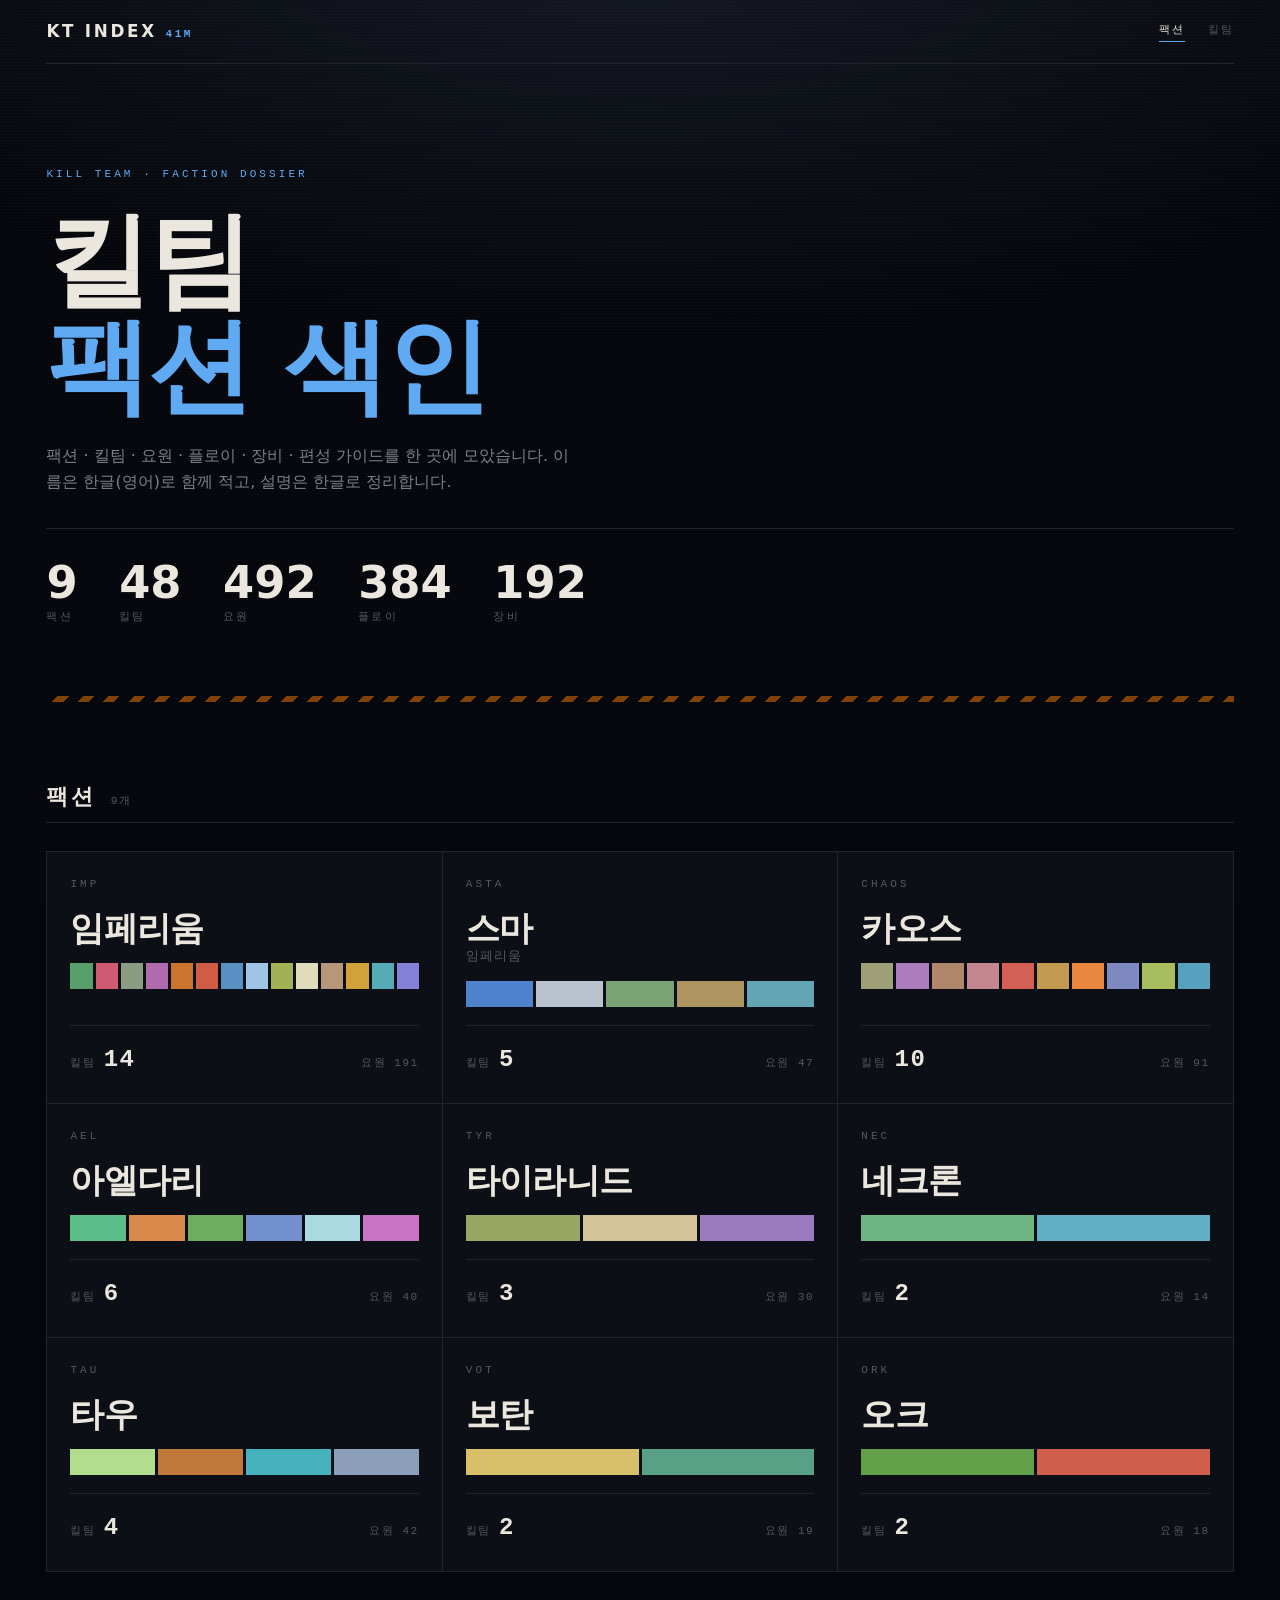
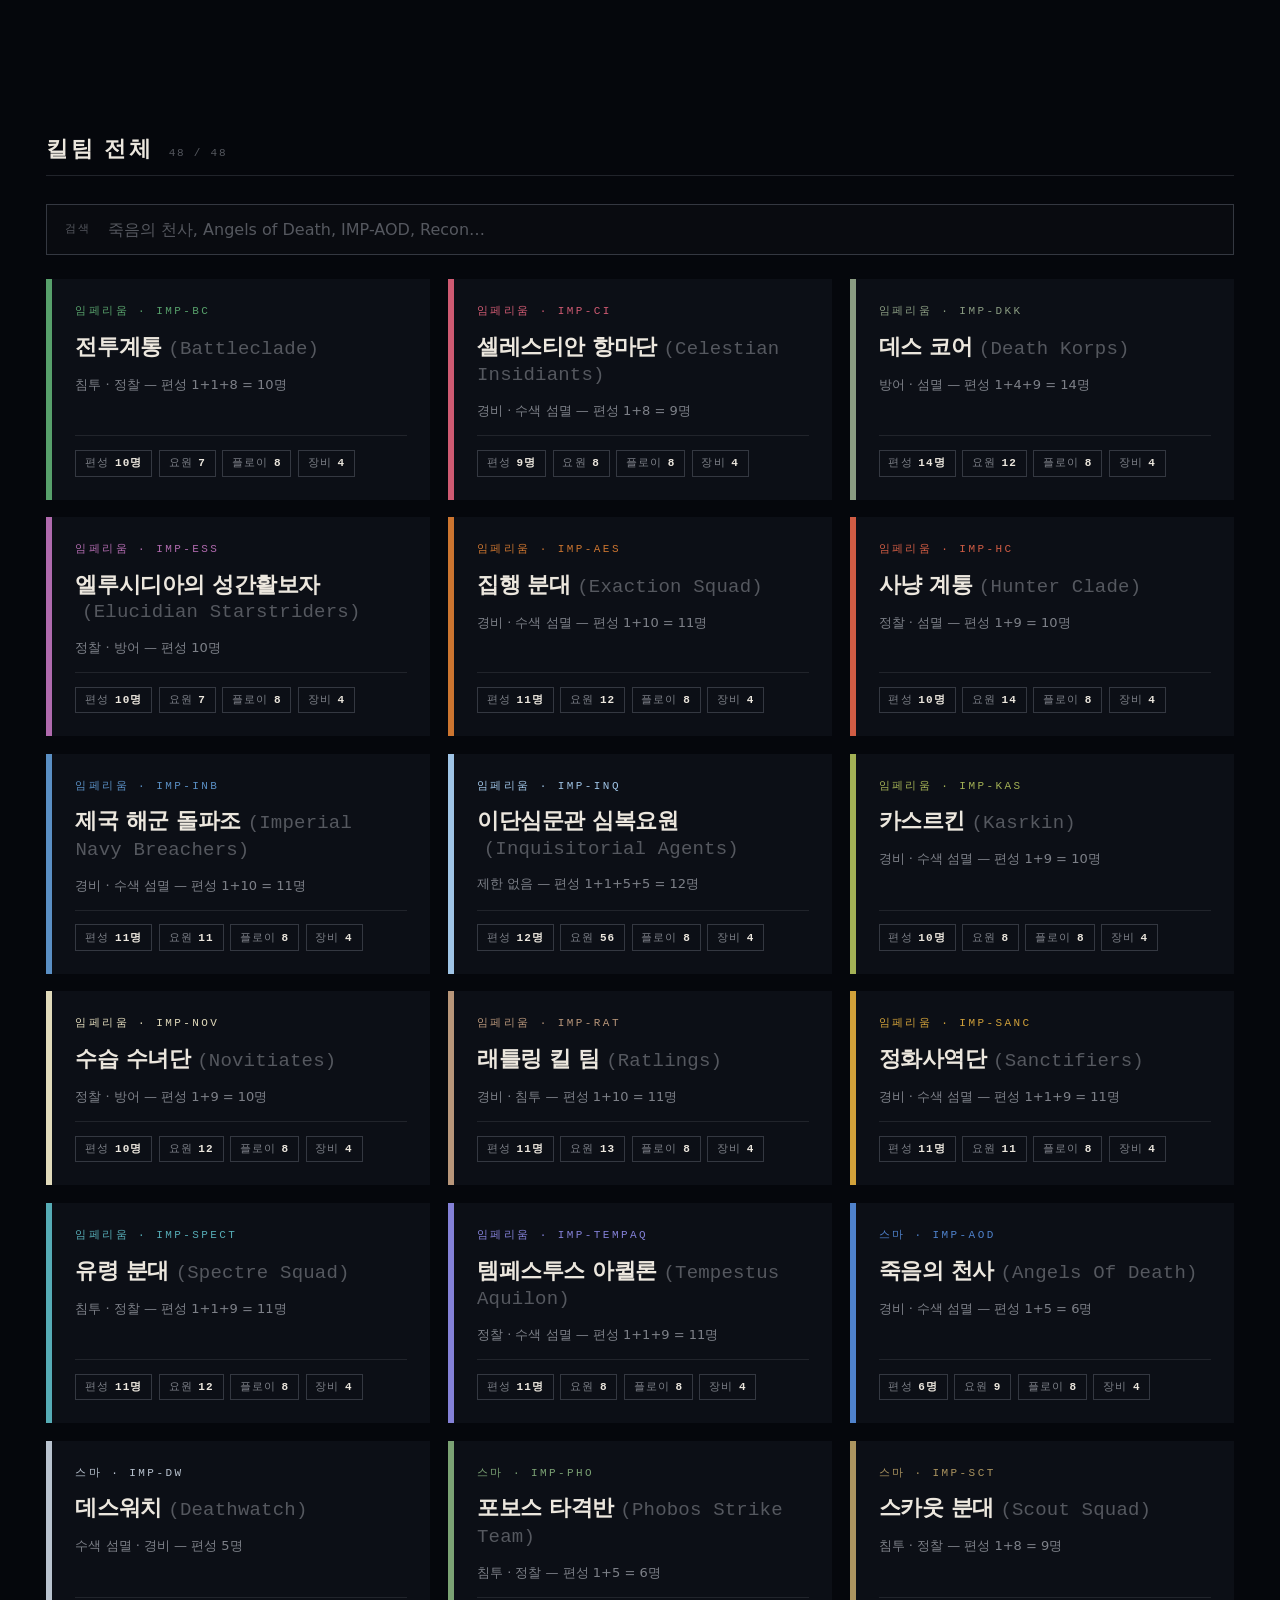
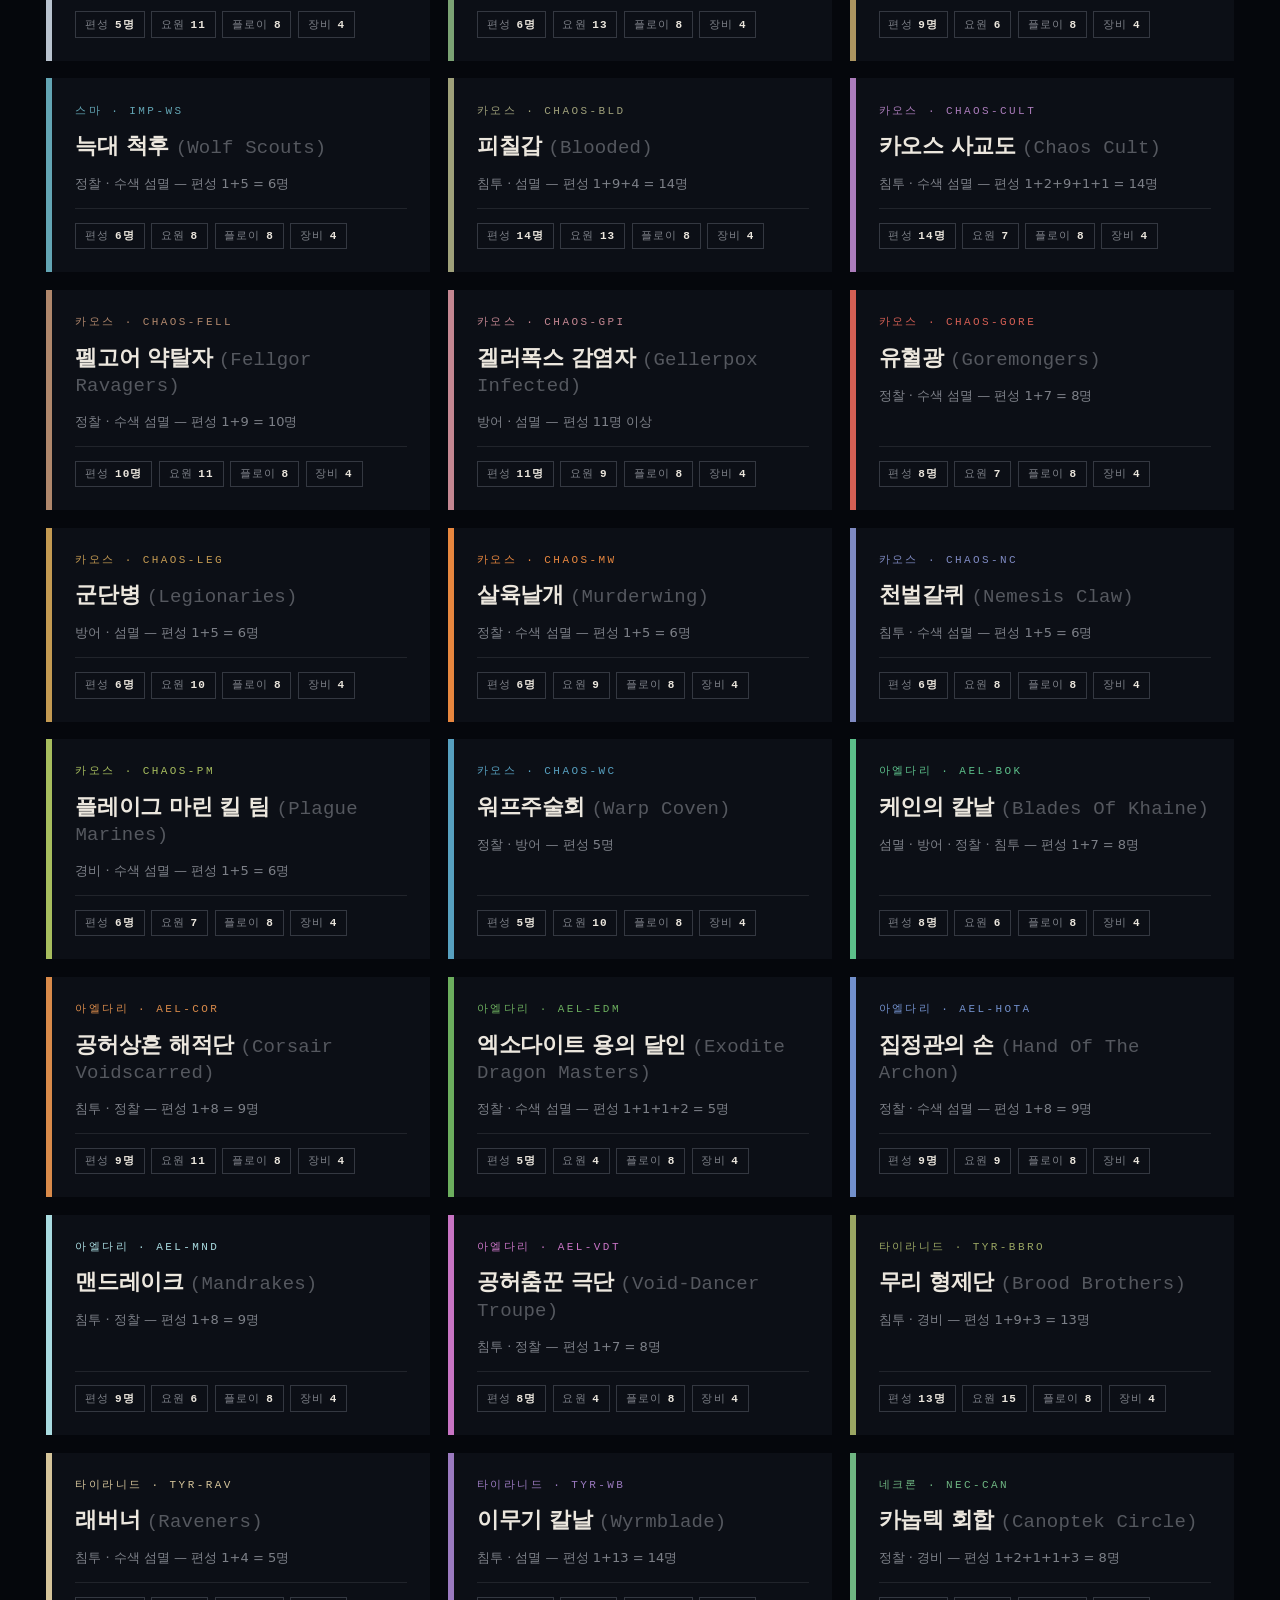
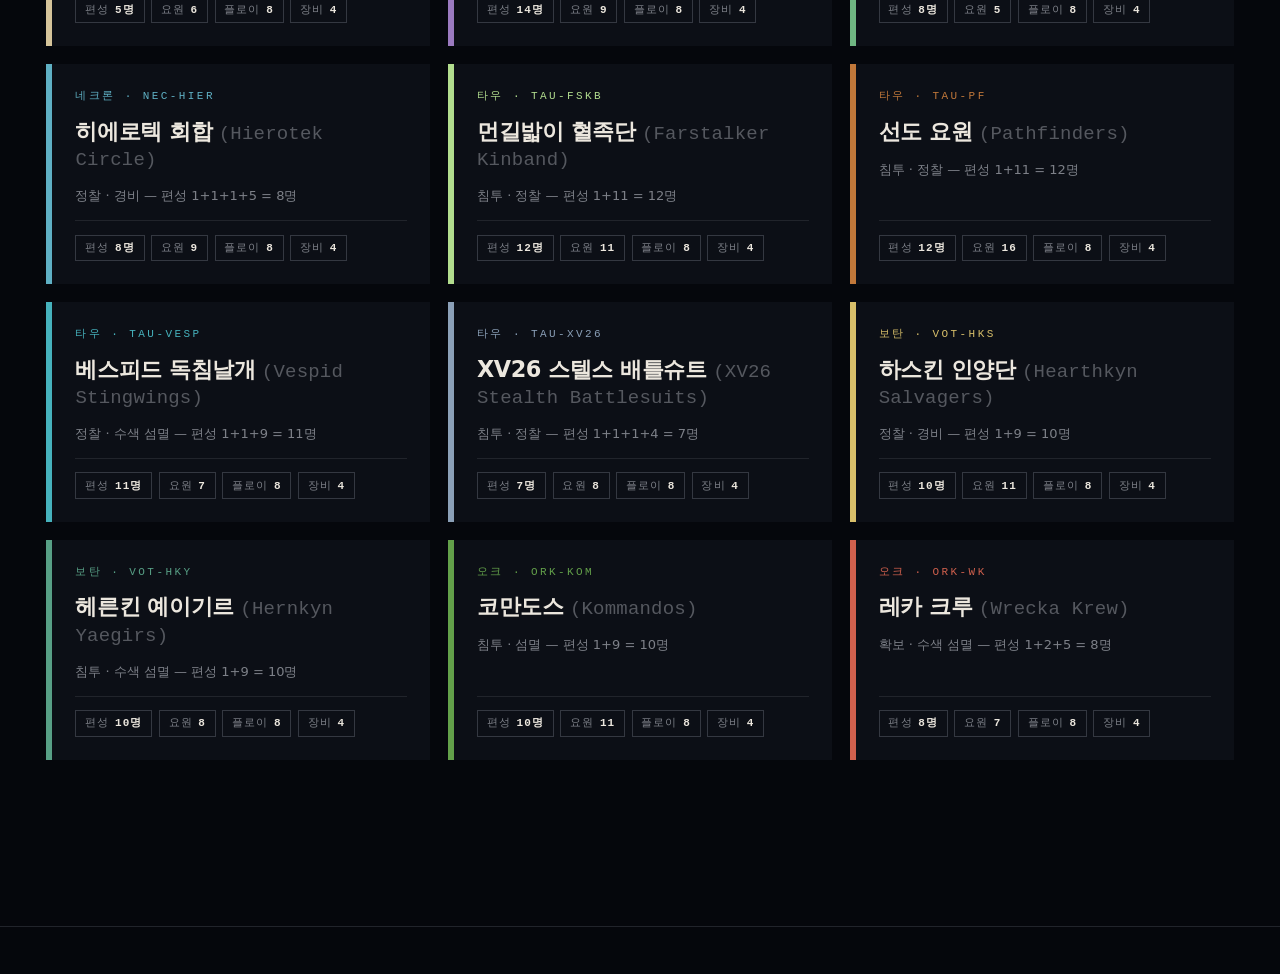
==== public/index.html @ 065d6863 "feat: 킬팀 팩션 색인 사이트 kt-dashboard 원본 데이터를 팩션/킬팀/요원 구조의 JSON 정본으로 변환하고, 런타임 fetch 없이 동작하는 정적 색인 사이트를 추가" ====
<!doctype html>
<html lang="ko">
  <head>
    <meta charset="utf-8" />
    <meta name="viewport" content="width=device-width, initial-scale=1" />
    <title>KT INDEX — 킬팀 팩션 색인</title>
    <meta
      name="description"
      content="킬팀 팩션 9개 · 킬팀 48개 · 요원 492명을 한 곳에서 찾아보는 색인."
    />
    <link rel="stylesheet" href="assets/css/tokens.css" />
    <link rel="stylesheet" href="assets/css/base.css" />
    <link rel="stylesheet" href="assets/css/components.css" />
  </head>
  <body>
    <header class="shell">
      <nav class="topbar" aria-label="주 메뉴">
        <a class="topbar__mark" href="index.html">KT INDEX <span>41M</span></a>
        <div class="topbar__nav">
          <a href="index.html" aria-current="page">팩션</a>
          <a href="#kill-teams">킬팀</a>
        </div>
      </nav>
    </header>

    <main class="shell" id="page">
      <section class="hero" aria-labelledby="hero-heading">
        <p class="eyebrow">Kill Team · Faction Dossier</p>
        <h1 class="hero__title" id="hero-heading">
          킬팀
          <em>팩션 색인</em>
        </h1>
        <p class="hero__lede">
          팩션 · 킬팀 · 요원 · 플로이 · 장비 · 편성 가이드를 한 곳에 모았습니다.
          이름은 한글(영어)로 함께 적고, 설명은 한글로 정리합니다.
        </p>
        <div class="hero__stats" id="hero-stats"></div>
      </section>

      <div class="hazard-rule" role="presentation"></div>

      <section class="section" aria-labelledby="factions-heading">
        <div class="section__head">
          <h2 id="factions-heading">팩션</h2>
          <span class="section__count">9개</span>
        </div>
        <div class="faction-grid" id="faction-grid"></div>
      </section>

      <section class="section" id="kill-teams" aria-labelledby="teams-heading">
        <div class="section__head">
          <h2 id="teams-heading">킬팀 전체</h2>
          <span class="section__count" id="team-count">–</span>
        </div>

        <div class="search">
          <label for="search-input">검색</label>
          <input
            id="search-input"
            type="search"
            autocomplete="off"
            placeholder="죽음의 천사, Angels of Death, IMP-AOD, Recon…"
          />
        </div>

        <div class="team-grid" id="team-results" style="margin-top: 1.5rem"></div>
      </section>
    </main>

    <footer class="shell footer" id="site-footer"></footer>

    <script src="data/kt-data.js"></script>
    <script src="assets/js/store.js"></script>
    <script src="assets/js/page-index.js"></script>
  </body>
</html>
---- public/assets/css/tokens.css ----
/*
 * 디자인 토큰 — 41번째 천년기 전장 기록물(dossier) 방향.
 * 그을린 건메탈 표면 · 뼈색 활자 · 위험 표식 오렌지, 강조색은 킬팀 대표색을 런타임 주입.
 */
:root {
  /* 표면 — 어두운 강철에서 재로 */
  --surface-void: oklch(13% 0.012 265);
  --surface-deep: oklch(17% 0.014 265);
  --surface-raised: oklch(21% 0.014 265);
  --surface-inset: oklch(15% 0.012 265);

  /* 경계선 */
  --line-hard: oklch(34% 0.016 265);
  --line-soft: oklch(26% 0.014 265);

  /* 활자색 — 따뜻한 뼈색 계열 */
  --text-bone: oklch(93% 0.014 85);
  --text-body: oklch(80% 0.012 85);
  --text-muted: oklch(60% 0.012 265);
  --text-faint: oklch(46% 0.012 265);

  /* 의미색 */
  --hazard: oklch(72% 0.19 55);      /* 위험 표식 · 전략 플로이 */
  --signal: oklch(74% 0.14 205);     /* 화력전 플로이 · 원거리 무기 */
  --blade: oklch(70% 0.16 25);       /* 근접 무기 */
  --accent: oklch(72% 0.13 250);     /* 팩션/킬팀 대표색 — JS 가 덮어씀 */
  --accent-ink: oklch(18% 0.02 265); /* 강조색 위에 얹는 글자색 */

  /* 활자 */
  --font-display: "Helvetica Neue", "Arial Narrow", Inter, system-ui, sans-serif;
  --font-body: system-ui, -apple-system, "Apple SD Gothic Neo", "Pretendard", sans-serif;
  --font-mono: ui-monospace, SFMono-Regular, "SF Mono", Menlo, monospace;

  --text-hero: clamp(2.75rem, 1rem + 7vw, 6.5rem);
  --text-title: clamp(1.75rem, 1rem + 3vw, 3.25rem);
  --text-section: clamp(1.05rem, 0.95rem + 0.5vw, 1.35rem);
  --text-base: clamp(0.9375rem, 0.9rem + 0.2vw, 1rem);
  --text-small: 0.8125rem;
  --text-micro: 0.6875rem;

  /* 간격 — 균일한 패딩 대신 리듬을 준다 */
  --space-page: clamp(1.25rem, 0.5rem + 3vw, 4.5rem);
  --space-section: clamp(3rem, 2rem + 4vw, 6.5rem);
  --space-card: clamp(1rem, 0.8rem + 0.8vw, 1.6rem);

  --radius-sharp: 2px;
  --radius-soft: 10px;
  --corner-cut: 14px; /* 카드 모서리 절단 크기 */

  --duration-fast: 130ms;
  --duration-normal: 260ms;
  --ease-out-expo: cubic-bezier(0.16, 1, 0.3, 1);

  --shadow-lift: 0 18px 40px -24px oklch(0% 0 0 / 0.9);
  --shadow-deep: 0 32px 70px -32px oklch(0% 0 0 / 0.95);

  --max-width: 1360px;
}

/* 절단 모서리 — 장비 케이스 느낌 */
.cut-corner {
  clip-path: polygon(
    0 0,
    calc(100% - var(--corner-cut)) 0,
    100% var(--corner-cut),
    100% 100%,
    var(--corner-cut) 100%,
    0 calc(100% - var(--corner-cut))
  );
}

/* 위험 표식 줄무늬 — 구획 구분용 */
.hazard-rule {
  height: 6px;
  background-image: repeating-linear-gradient(
    -45deg,
    var(--hazard) 0 8px,
    transparent 8px 18px
  );
  opacity: 0.5;
}

@media (prefers-reduced-motion: reduce) {
  :root {
    --duration-fast: 1ms;
    --duration-normal: 1ms;
  }
}
---- public/assets/css/base.css ----
/* 기본 레이아웃 · 활자 · 페이지 골격. 토큰은 tokens.css 참조. */

*,
*::before,
*::after {
  box-sizing: border-box;
}

body {
  margin: 0;
  min-height: 100vh;
  background-color: var(--surface-void);
  color: var(--text-body);
  font-family: var(--font-body);
  font-size: var(--text-base);
  line-height: 1.65;
  -webkit-font-smoothing: antialiased;
  overflow-x: hidden;
}

/* 대기감 — 미세한 주사선과 비네트. 클릭을 가리지 않는다. */
body::before {
  content: "";
  position: fixed;
  inset: 0;
  z-index: 0;
  pointer-events: none;
  background-image:
    repeating-linear-gradient(
      0deg,
      oklch(100% 0 0 / 0.016) 0 1px,
      transparent 1px 3px
    ),
    radial-gradient(120% 80% at 50% -10%, oklch(30% 0.03 265 / 0.5), transparent 60%);
}

body > * {
  position: relative;
  z-index: 1;
}

h1,
h2,
h3,
h4 {
  margin: 0;
  font-family: var(--font-display);
  font-weight: 800;
  line-height: 1.02;
  letter-spacing: -0.02em;
  color: var(--text-bone);
}

p {
  margin: 0;
}

a {
  color: inherit;
  text-decoration: none;
}

ul {
  margin: 0;
  padding: 0;
  list-style: none;
}

:focus-visible {
  outline: 2px solid var(--accent);
  outline-offset: 3px;
}

/* ─── 페이지 골격 ─────────────────────────────────────────── */

.shell {
  width: 100%;
  max-width: var(--max-width);
  margin-inline: auto;
  padding-inline: var(--space-page);
}

.topbar {
  display: flex;
  align-items: center;
  justify-content: space-between;
  gap: 1rem;
  padding-block: 1.1rem;
  border-bottom: 1px solid var(--line-soft);
}

.topbar__mark {
  display: flex;
  align-items: baseline;
  gap: 0.55rem;
  font-family: var(--font-display);
  font-weight: 800;
  font-size: 1.05rem;
  letter-spacing: 0.16em;
  text-transform: uppercase;
  color: var(--text-bone);
}

.topbar__mark span {
  font-family: var(--font-mono);
  font-size: var(--text-micro);
  letter-spacing: 0.22em;
  color: var(--accent);
}

.topbar__nav {
  display: flex;
  gap: 1.4rem;
  font-family: var(--font-mono);
  font-size: var(--text-micro);
  letter-spacing: 0.18em;
  text-transform: uppercase;
  color: var(--text-faint);
}

.topbar__nav a {
  padding-bottom: 2px;
  border-bottom: 1px solid transparent;
  transition: color var(--duration-fast), border-color var(--duration-fast);
}

.topbar__nav a:hover,
.topbar__nav a[aria-current="page"] {
  color: var(--text-bone);
  border-bottom-color: var(--accent);
}

/* 되돌아가기 링크 */
.backlink {
  display: inline-flex;
  align-items: center;
  gap: 0.5rem;
  margin-bottom: 1.5rem;
  font-family: var(--font-mono);
  font-size: var(--text-micro);
  letter-spacing: 0.18em;
  text-transform: uppercase;
  color: var(--text-faint);
  transition: color var(--duration-fast), gap var(--duration-fast);
}

.backlink:hover {
  gap: 0.85rem;
  color: var(--accent);
}

/* ─── 구획 ────────────────────────────────────────────────── */

.section {
  padding-block: var(--space-section);
}

.section--tight {
  padding-block: clamp(2rem, 1.4rem + 2vw, 3.5rem);
}

.section__head {
  display: flex;
  align-items: baseline;
  gap: 1rem;
  margin-bottom: 1.75rem;
  padding-bottom: 0.75rem;
  border-bottom: 1px solid var(--line-soft);
}

.section__head h2 {
  font-size: var(--text-section);
  letter-spacing: 0.1em;
  text-transform: uppercase;
}

.section__count {
  font-family: var(--font-mono);
  font-size: var(--text-micro);
  letter-spacing: 0.16em;
  color: var(--text-faint);
}

/* ─── 활자 유틸 ───────────────────────────────────────────── */

.eyebrow {
  font-family: var(--font-mono);
  font-size: var(--text-micro);
  letter-spacing: 0.28em;
  text-transform: uppercase;
  color: var(--accent);
}

.mono {
  font-family: var(--font-mono);
  font-variant-numeric: tabular-nums;
}

.muted {
  color: var(--text-muted);
}

.faint {
  color: var(--text-faint);
}

/* 한글/영문 병기 — 한글이 주, 영문이 종 */
.bilingual {
  display: flex;
  flex-direction: column;
  gap: 0.15rem;
}

.bilingual__ko {
  color: var(--text-bone);
}

.bilingual__en {
  font-family: var(--font-mono);
  font-size: var(--text-small);
  letter-spacing: 0.02em;
  color: var(--text-faint);
}

/* ─── 푸터 ────────────────────────────────────────────────── */

.footer {
  margin-top: var(--space-section);
  padding-block: 2.5rem;
  border-top: 1px solid var(--line-soft);
  font-family: var(--font-mono);
  font-size: var(--text-micro);
  letter-spacing: 0.12em;
  color: var(--text-faint);
}

.footer p + p {
  margin-top: 0.4rem;
}

/* ─── 데이터 미로딩 안내 ──────────────────────────────────── */

.databar {
  margin-block: 2rem;
  padding: var(--space-card);
  border: 1px solid var(--hazard);
  background: oklch(25% 0.05 55 / 0.35);
  color: var(--text-bone);
}

.databar code {
  font-family: var(--font-mono);
  color: var(--hazard);
}
---- public/assets/css/components.css ----
/* 카드 · 스탯블록 · 무기표 · 플로이 · 가이드 블록. 토큰은 tokens.css 참조. */

/* ─── 히어로 ──────────────────────────────────────────────── */

.hero {
  display: grid;
  grid-template-columns: minmax(0, 1fr);
  gap: 1.5rem;
  padding-block: clamp(2.5rem, 1.5rem + 6vw, 7rem) clamp(2rem, 1.5rem + 3vw, 4rem);
}

.hero__title {
  font-size: var(--text-hero);
  text-transform: uppercase;
}

.hero__title em {
  display: block;
  font-style: normal;
  color: var(--accent);
}

.hero__lede {
  max-width: 52ch;
  color: var(--text-muted);
}

.hero__stats {
  display: flex;
  flex-wrap: wrap;
  gap: 0 clamp(1.5rem, 1rem + 2vw, 3.5rem);
  margin-top: 0.5rem;
  padding-top: 1.5rem;
  border-top: 1px solid var(--line-soft);
}

.hero__stat {
  display: flex;
  flex-direction: column;
  gap: 0.15rem;
  padding-block: 0.5rem;
}

.hero__stat b {
  font-family: var(--font-display);
  font-size: clamp(1.75rem, 1.2rem + 2vw, 3rem);
  font-weight: 800;
  line-height: 1;
  color: var(--text-bone);
  font-variant-numeric: tabular-nums;
}

.hero__stat span {
  font-family: var(--font-mono);
  font-size: var(--text-micro);
  letter-spacing: 0.2em;
  text-transform: uppercase;
  color: var(--text-faint);
}

/* ─── 검색 ────────────────────────────────────────────────── */

.search {
  position: relative;
  display: flex;
  align-items: center;
  gap: 0.9rem;
  padding: 0.9rem 1.1rem;
  border: 1px solid var(--line-hard);
  background: var(--surface-inset);
  transition: border-color var(--duration-fast);
}

.search:focus-within {
  border-color: var(--accent);
}

.search label {
  font-family: var(--font-mono);
  font-size: var(--text-micro);
  letter-spacing: 0.2em;
  text-transform: uppercase;
  color: var(--text-faint);
  white-space: nowrap;
}

.search input {
  flex: 1;
  min-width: 0;
  border: 0;
  background: transparent;
  color: var(--text-bone);
  font-family: var(--font-body);
  font-size: var(--text-base);
}

.search input:focus {
  outline: none;
}

.search input::placeholder {
  color: var(--text-faint);
}

/* ─── 팩션 카드 ───────────────────────────────────────────── */

.faction-grid {
  display: grid;
  grid-template-columns: repeat(auto-fill, minmax(min(100%, 310px), 1fr));
  gap: 1px;
  background: var(--line-soft);
  border: 1px solid var(--line-soft);
}

.faction-card {
  display: flex;
  flex-direction: column;
  gap: 1.1rem;
  padding: var(--space-card);
  background: var(--surface-deep);
  transition: background var(--duration-normal) var(--ease-out-expo),
    transform var(--duration-normal) var(--ease-out-expo);
}

.faction-card:hover,
.faction-card:focus-visible {
  background: var(--surface-raised);
  transform: translateY(-3px);
}

.faction-card__id {
  font-family: var(--font-mono);
  font-size: var(--text-micro);
  letter-spacing: 0.28em;
  color: var(--text-faint);
}

.faction-card__name {
  font-size: clamp(1.5rem, 1.2rem + 1.2vw, 2.15rem);
  text-transform: uppercase;
}

.faction-card__name small {
  display: block;
  margin-top: 0.3rem;
  font-family: var(--font-mono);
  font-size: var(--text-small);
  font-weight: 400;
  letter-spacing: 0.08em;
  text-transform: none;
  color: var(--text-faint);
}

/* 소속 킬팀 색 스트립 — 팩션마다 카드 인상이 달라진다 */
.faction-card__swatches {
  display: flex;
  gap: 3px;
  height: 26px;
}

.faction-card__swatches i {
  flex: 1;
  background: var(--swatch);
  transform-origin: bottom;
  transition: transform var(--duration-normal) var(--ease-out-expo);
}

.faction-card:hover .faction-card__swatches i {
  transform: scaleY(1.35);
}

.faction-card__meta {
  display: flex;
  align-items: baseline;
  justify-content: space-between;
  margin-top: auto;
  padding-top: 0.9rem;
  border-top: 1px solid var(--line-soft);
  font-family: var(--font-mono);
  font-size: var(--text-micro);
  letter-spacing: 0.14em;
  text-transform: uppercase;
  color: var(--text-faint);
}

.faction-card__meta b {
  font-size: 1.5rem;
  font-weight: 800;
  color: var(--text-bone);
}

/* ─── 킬팀 카드 ───────────────────────────────────────────── */

.team-grid {
  display: grid;
  grid-template-columns: repeat(auto-fill, minmax(min(100%, 330px), 1fr));
  gap: 1.1rem;
}

.team-card {
  --corner-cut: 16px;
  position: relative;
  display: flex;
  flex-direction: column;
  gap: 0.85rem;
  padding: var(--space-card);
  padding-left: calc(var(--space-card) + 6px);
  background: var(--surface-deep);
  box-shadow: inset 6px 0 0 var(--accent);
  transition: background var(--duration-normal) var(--ease-out-expo),
    box-shadow var(--duration-normal) var(--ease-out-expo),
    transform var(--duration-normal) var(--ease-out-expo);
}

.team-card:hover,
.team-card:focus-visible {
  background: var(--surface-raised);
  box-shadow: inset 6px 0 0 var(--accent), var(--shadow-lift);
  transform: translateY(-4px);
}

.team-card__id {
  font-family: var(--font-mono);
  font-size: var(--text-micro);
  letter-spacing: 0.22em;
  color: var(--accent);
}

.team-card__name {
  font-size: 1.4rem;
  line-height: 1.12;
}

.team-card__name small {
  display: block;
  margin-top: 0.3rem;
  font-family: var(--font-mono);
  font-size: var(--text-small);
  font-weight: 400;
  letter-spacing: 0.04em;
  color: var(--text-faint);
}

.team-card__brief {
  font-size: var(--text-small);
  color: var(--text-muted);
}

.team-card__counts {
  display: flex;
  flex-wrap: wrap;
  gap: 0.4rem;
  margin-top: auto;
  padding-top: 0.85rem;
  border-top: 1px solid var(--line-soft);
}

/* ─── 배지 ────────────────────────────────────────────────── */

.badge {
  display: inline-flex;
  align-items: center;
  gap: 0.35rem;
  padding: 0.2rem 0.55rem;
  border: 1px solid var(--line-hard);
  font-family: var(--font-mono);
  font-size: var(--text-micro);
  letter-spacing: 0.1em;
  text-transform: uppercase;
  color: var(--text-muted);
  white-space: nowrap;
}

.badge b {
  color: var(--text-bone);
  font-variant-numeric: tabular-nums;
}

.badge--accent {
  border-color: var(--accent);
  color: var(--accent);
}

.badge--strategy {
  border-color: var(--hazard);
  color: var(--hazard);
}

.badge--firefight {
  border-color: var(--signal);
  color: var(--signal);
}

.badge--ranged {
  border-color: var(--signal);
  color: var(--signal);
}

.badge--melee {
  border-color: var(--blade);
  color: var(--blade);
}

/* ─── 팀 상세 헤더 ────────────────────────────────────────── */

.dossier {
  position: relative;
  padding: clamp(1.5rem, 1rem + 3vw, 3rem);
  margin-top: 1rem;
  background:
    linear-gradient(160deg, color-mix(in oklab, var(--accent) 20%, transparent), transparent 55%),
    var(--surface-deep);
  border: 1px solid var(--line-hard);
}

.dossier__title {
  font-size: var(--text-title);
  text-transform: uppercase;
}

.dossier__title small {
  display: block;
  margin-top: 0.5rem;
  font-family: var(--font-mono);
  font-size: clamp(0.85rem, 0.8rem + 0.4vw, 1.05rem);
  font-weight: 400;
  letter-spacing: 0.06em;
  text-transform: none;
  color: var(--accent);
}

.dossier__facts {
  display: flex;
  flex-wrap: wrap;
  gap: 0.5rem;
  margin-top: 1.4rem;
}

/* ─── 요원 ────────────────────────────────────────────────── */

.op-list {
  display: grid;
  gap: 1.25rem;
}

.operative {
  border: 1px solid var(--line-soft);
  background: var(--surface-deep);
}

.operative__head {
  display: flex;
  flex-wrap: wrap;
  align-items: center;
  justify-content: space-between;
  gap: 1rem;
  padding: 1rem var(--space-card);
  border-bottom: 1px solid var(--line-soft);
  background: var(--surface-inset);
}

.operative__name {
  font-size: 1.2rem;
}

.operative__name small {
  display: block;
  margin-top: 0.2rem;
  font-family: var(--font-mono);
  font-size: var(--text-small);
  font-weight: 400;
  color: var(--text-faint);
}

/* 스탯 — 모노 숫자 크게, 라벨 작게 */
.statblock {
  display: flex;
  gap: 1px;
  background: var(--line-soft);
  border: 1px solid var(--line-soft);
}

.statblock div {
  display: flex;
  flex-direction: column;
  align-items: center;
  gap: 0.1rem;
  min-width: 58px;
  padding: 0.4rem 0.6rem;
  background: var(--surface-raised);
}

.statblock b {
  font-family: var(--font-mono);
  font-size: 1.05rem;
  font-weight: 700;
  color: var(--text-bone);
  font-variant-numeric: tabular-nums;
}

.statblock span {
  font-family: var(--font-mono);
  font-size: var(--text-micro);
  letter-spacing: 0.12em;
  color: var(--text-faint);
}

.operative__body {
  padding: var(--space-card);
  display: grid;
  gap: 1.25rem;
}

.subhead {
  display: flex;
  align-items: center;
  gap: 0.6rem;
  margin-bottom: 0.6rem;
  font-family: var(--font-mono);
  font-size: var(--text-micro);
  letter-spacing: 0.2em;
  text-transform: uppercase;
  color: var(--text-faint);
}

.subhead::after {
  content: "";
  flex: 1;
  height: 1px;
  background: var(--line-soft);
}

/* ─── 무기표 ──────────────────────────────────────────────── */

.table-scroll {
  overflow-x: auto;
}

.wtable {
  width: 100%;
  min-width: 520px;
  border-collapse: collapse;
  font-size: var(--text-small);
}

.wtable th {
  padding: 0.45rem 0.6rem;
  border-bottom: 1px solid var(--line-hard);
  font-family: var(--font-mono);
  font-size: var(--text-micro);
  font-weight: 500;
  letter-spacing: 0.16em;
  text-transform: uppercase;
  text-align: left;
  color: var(--text-faint);
  white-space: nowrap;
}

.wtable td {
  padding: 0.5rem 0.6rem;
  border-bottom: 1px solid var(--line-soft);
  vertical-align: top;
}

.wtable tr:last-child td {
  border-bottom: 0;
}

.wtable tbody tr:hover td {
  background: var(--surface-raised);
}

.wtable .num {
  font-family: var(--font-mono);
  font-variant-numeric: tabular-nums;
  color: var(--text-bone);
  white-space: nowrap;
}

.wtable .wname {
  color: var(--text-bone);
}

/* 이름 뒤에 붙는 영문 — 한글(영어) 병기용 */
.name-en {
  margin-left: 0.35em;
  font-family: var(--font-mono);
  font-size: 0.85em;
  font-weight: 400;
  letter-spacing: 0.01em;
  color: var(--text-faint);
}

.wtable .wrules {
  color: var(--text-muted);
}

/* ─── 능력 · 플로이 · 장비 ────────────────────────────────── */

.entry-list {
  display: grid;
  gap: 0.9rem;
}

.entry {
  padding: 0.95rem var(--space-card);
  border-left: 3px solid var(--line-hard);
  background: var(--surface-deep);
  transition: border-color var(--duration-fast), background var(--duration-fast);
}

.entry:hover {
  border-left-color: var(--accent);
  background: var(--surface-raised);
}

.entry--strategy:hover {
  border-left-color: var(--hazard);
}

.entry--firefight:hover {
  border-left-color: var(--signal);
}

.entry__head {
  display: flex;
  flex-wrap: wrap;
  align-items: baseline;
  gap: 0.6rem;
  margin-bottom: 0.45rem;
}

.entry__name {
  font-family: var(--font-display);
  font-size: 1.02rem;
  font-weight: 700;
  color: var(--text-bone);
}

.entry__ko {
  color: var(--text-body);
}

.entry__en {
  margin-top: 0.35rem;
  font-size: var(--text-small);
  color: var(--text-faint);
}

/* ─── 용어 칩 ─────────────────────────────────────────────── */

.wrules .term + .term {
  margin-left: 0.35rem;
}

.term {
  position: relative;
  display: inline;
  padding: 0;
  border: 0;
  background: none;
  color: inherit;
  font: inherit;
  text-align: left;
}

/* 뜻풀이가 있는 용어에만 밑줄 신호를 준다 */
button.term > .term__label {
  border-bottom: 1px dashed var(--line-hard);
  cursor: help;
  transition: color var(--duration-fast), border-color var(--duration-fast);
}

button.term:hover > .term__label,
button.term.is-open > .term__label {
  color: var(--accent);
  border-bottom-color: var(--accent);
}

.term--inline > .term__label {
  color: var(--text-bone);
}

/*
 * 팝오버는 뷰포트 기준(fixed)으로 띄운다.
 * 무기표가 가로 스크롤 컨테이너 안에 있어 absolute 로는 잘리기 때문이다.
 * 실제 좌표는 store.js 의 positionPop() 이 넣는다.
 */
.term__pop {
  position: fixed;
  top: 0;
  left: 0;
  z-index: 40;
  display: none;
  width: max-content;
  max-width: min(30rem, 78vw);
  padding: 0.85rem 1rem;
  border: 1px solid var(--accent);
  background: var(--surface-raised);
  box-shadow: var(--shadow-deep);
  white-space: normal;
  text-align: left;
}

button.term:hover > .term__pop,
button.term:focus-visible > .term__pop,
button.term.is-open > .term__pop {
  display: block;
}

.term__title {
  display: block;
  margin-bottom: 0.4rem;
  font-family: var(--font-display);
  font-size: 0.95rem;
  font-weight: 700;
  letter-spacing: 0.02em;
  color: var(--accent);
}

.term__body {
  display: block;
  font-size: var(--text-small);
  line-height: 1.6;
  color: var(--text-body);
}

.term__en {
  display: block;
  margin-top: 0.5rem;
  padding-top: 0.5rem;
  border-top: 1px solid var(--line-soft);
  font-size: var(--text-micro);
  line-height: 1.55;
  color: var(--text-faint);
}

.credit {
  margin-bottom: 1.25rem;
  font-family: var(--font-mono);
  font-size: var(--text-micro);
  line-height: 1.6;
  color: var(--text-faint);
}

/* ─── 편성 가이드 ─────────────────────────────────────────── */

.guide {
  display: grid;
  gap: 0.65rem;
  padding: var(--space-card);
  border: 1px solid var(--line-soft);
  background: var(--surface-deep);
}

.guide__heading {
  margin-top: 0.6rem;
  font-family: var(--font-display);
  font-size: 1rem;
  font-weight: 700;
  letter-spacing: 0.06em;
  text-transform: uppercase;
  color: var(--accent);
}

.guide__text {
  white-space: pre-wrap;
  font-size: var(--text-small);
  color: var(--text-body);
}

/* ─── 목차(팀 상세 내부 이동) ─────────────────────────────── */

.jumpbar {
  position: sticky;
  top: 0;
  z-index: 5;
  display: flex;
  flex-wrap: wrap;
  gap: 0.5rem;
  padding-block: 0.85rem;
  background: color-mix(in oklab, var(--surface-void) 92%, transparent);
  backdrop-filter: blur(8px);
  border-bottom: 1px solid var(--line-soft);
}

.jumpbar a {
  padding: 0.3rem 0.7rem;
  border: 1px solid var(--line-hard);
  font-family: var(--font-mono);
  font-size: var(--text-micro);
  letter-spacing: 0.14em;
  text-transform: uppercase;
  color: var(--text-muted);
  transition: color var(--duration-fast), border-color var(--duration-fast);
}

.jumpbar a:hover {
  color: var(--accent);
  border-color: var(--accent);
}

.empty {
  padding: 2rem 0;
  color: var(--text-faint);
  font-family: var(--font-mono);
  font-size: var(--text-small);
}

@media (max-width: 640px) {
  .operative__head {
    align-items: flex-start;
  }

  .statblock {
    width: 100%;
  }

  .statblock div {
    flex: 1;
    min-width: 0;
  }
}
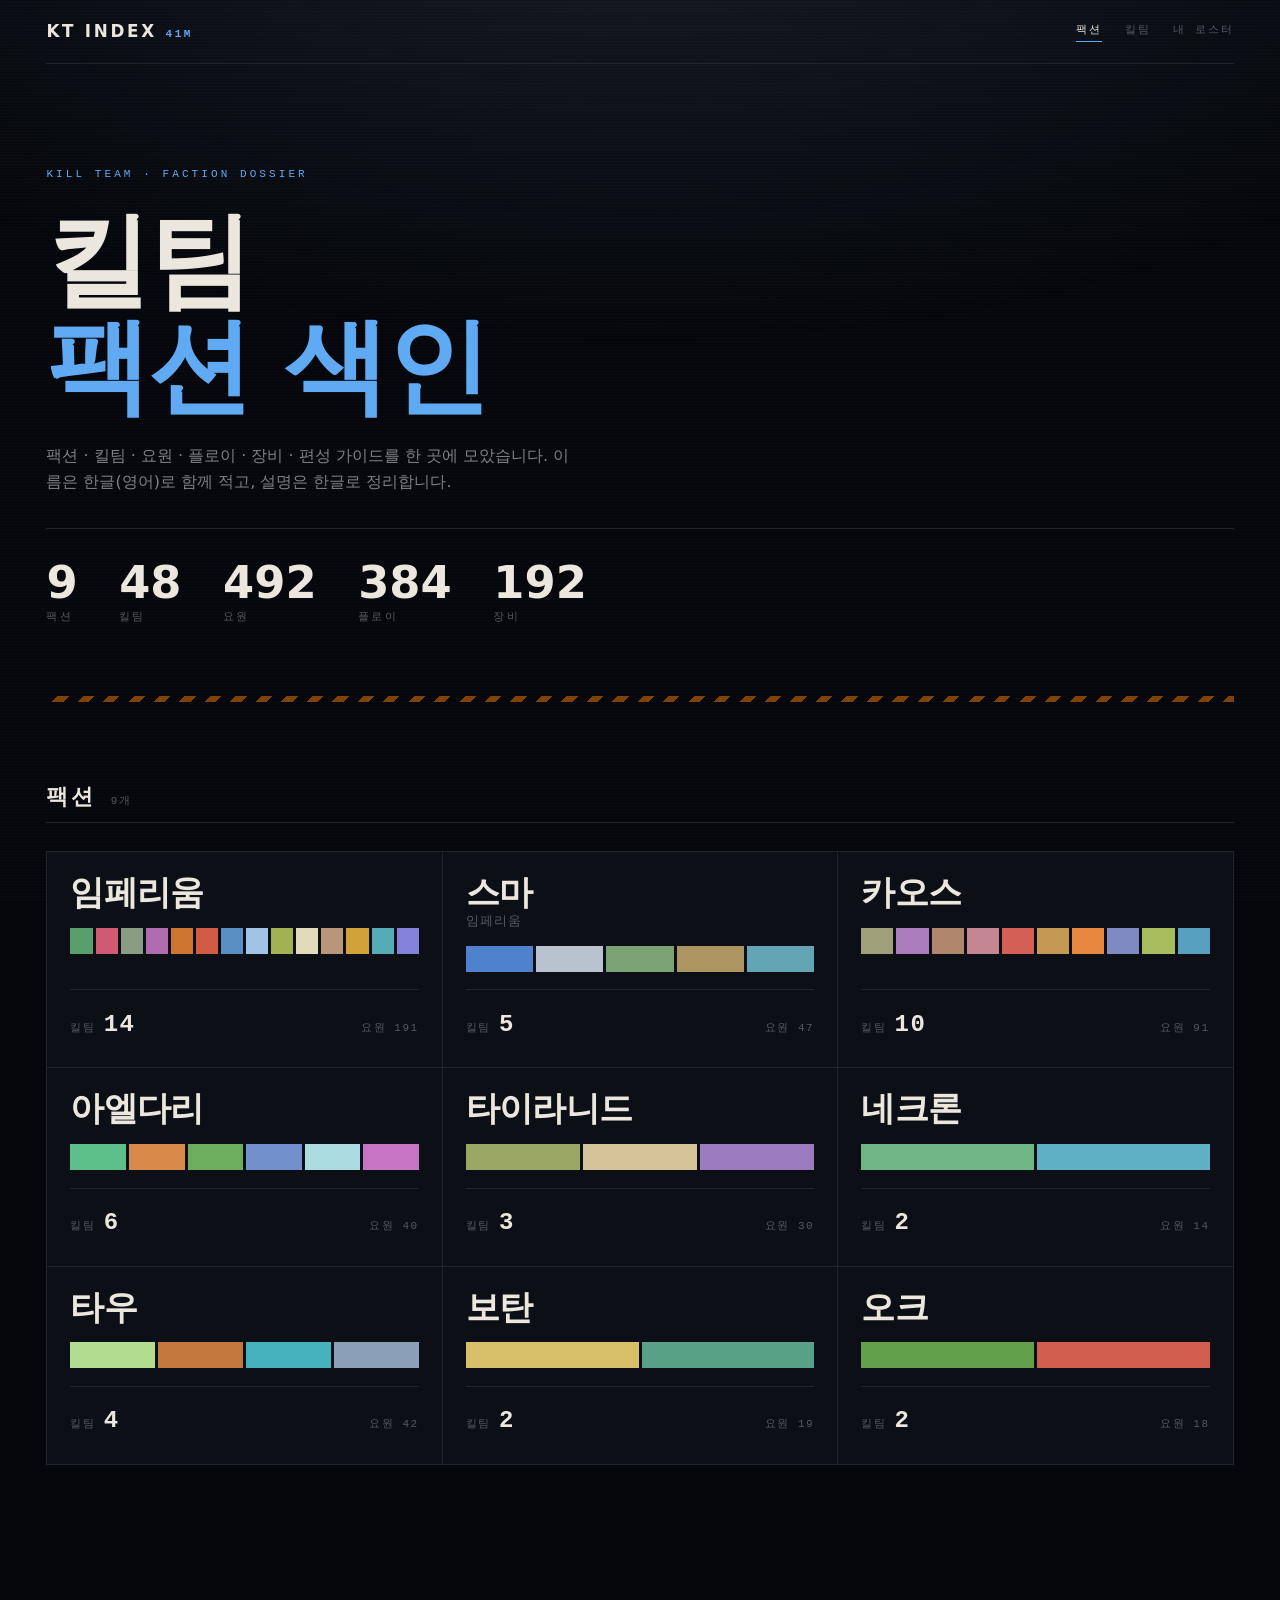
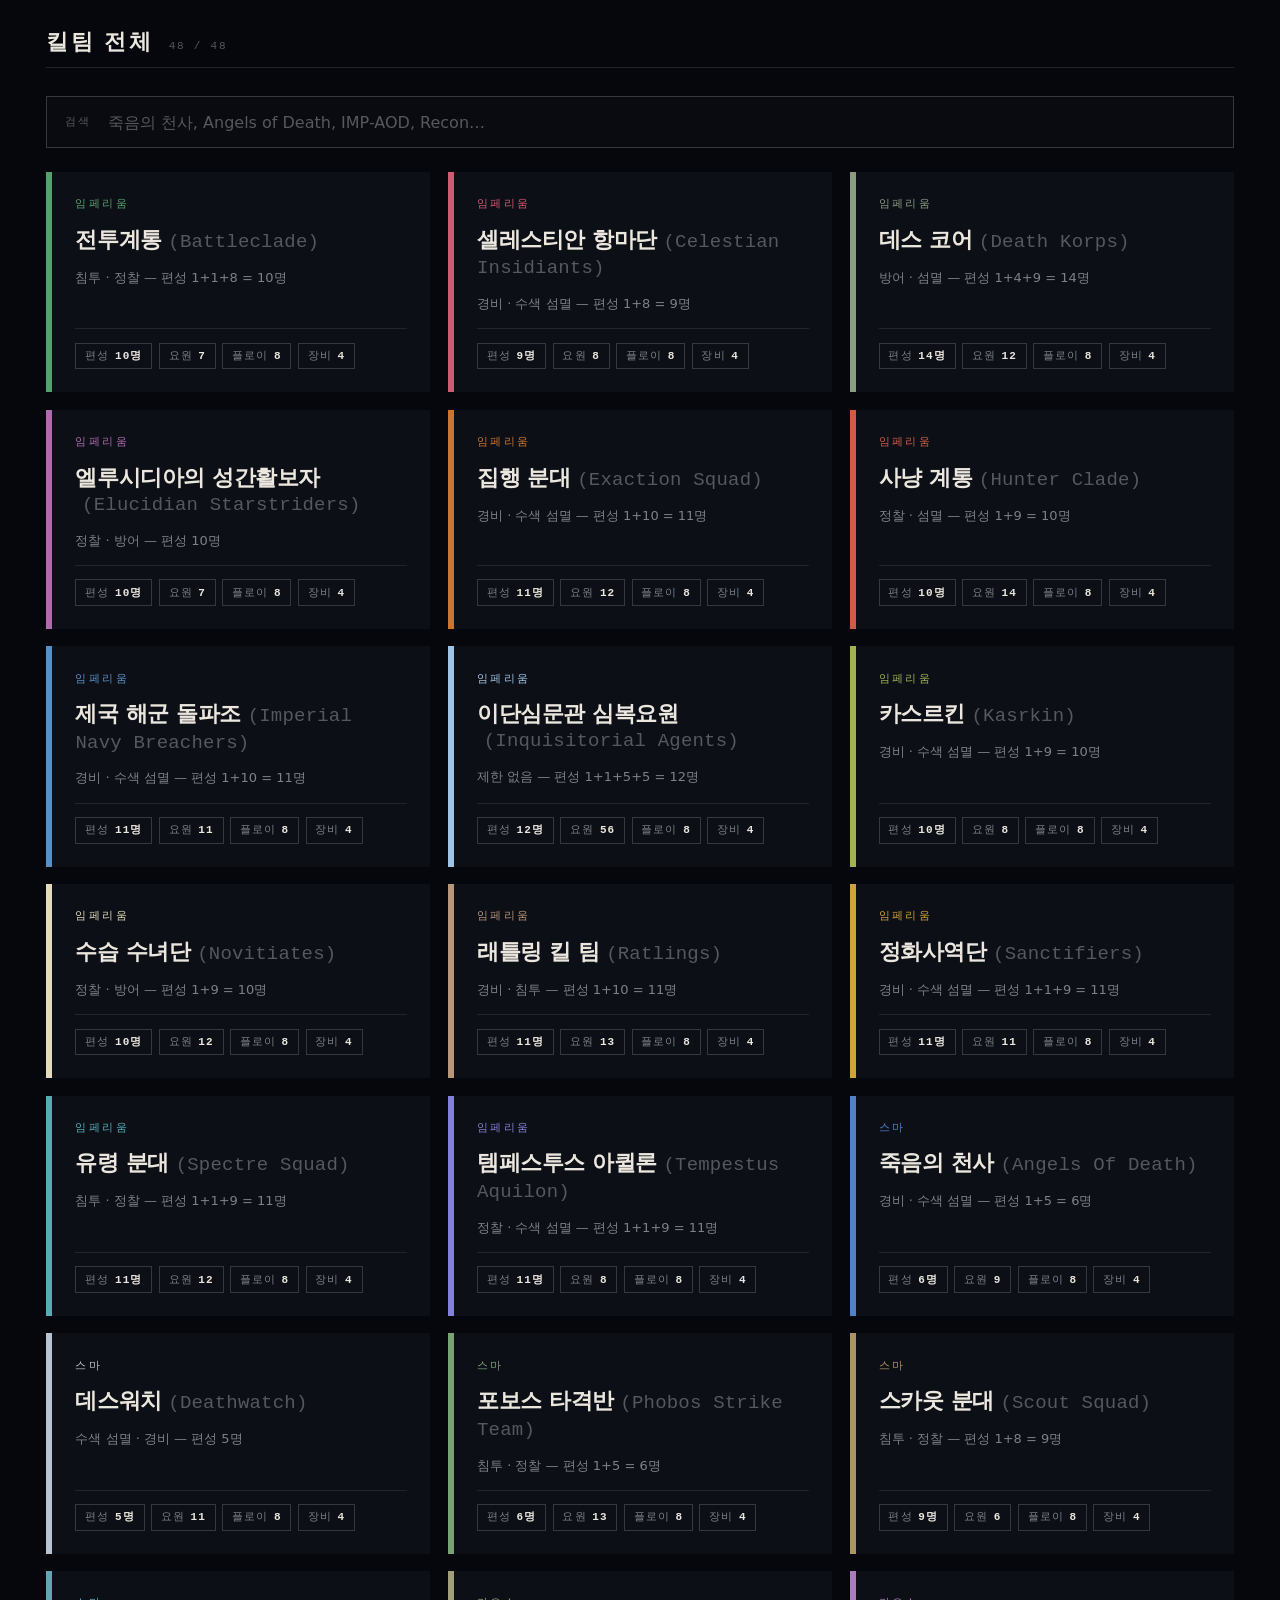
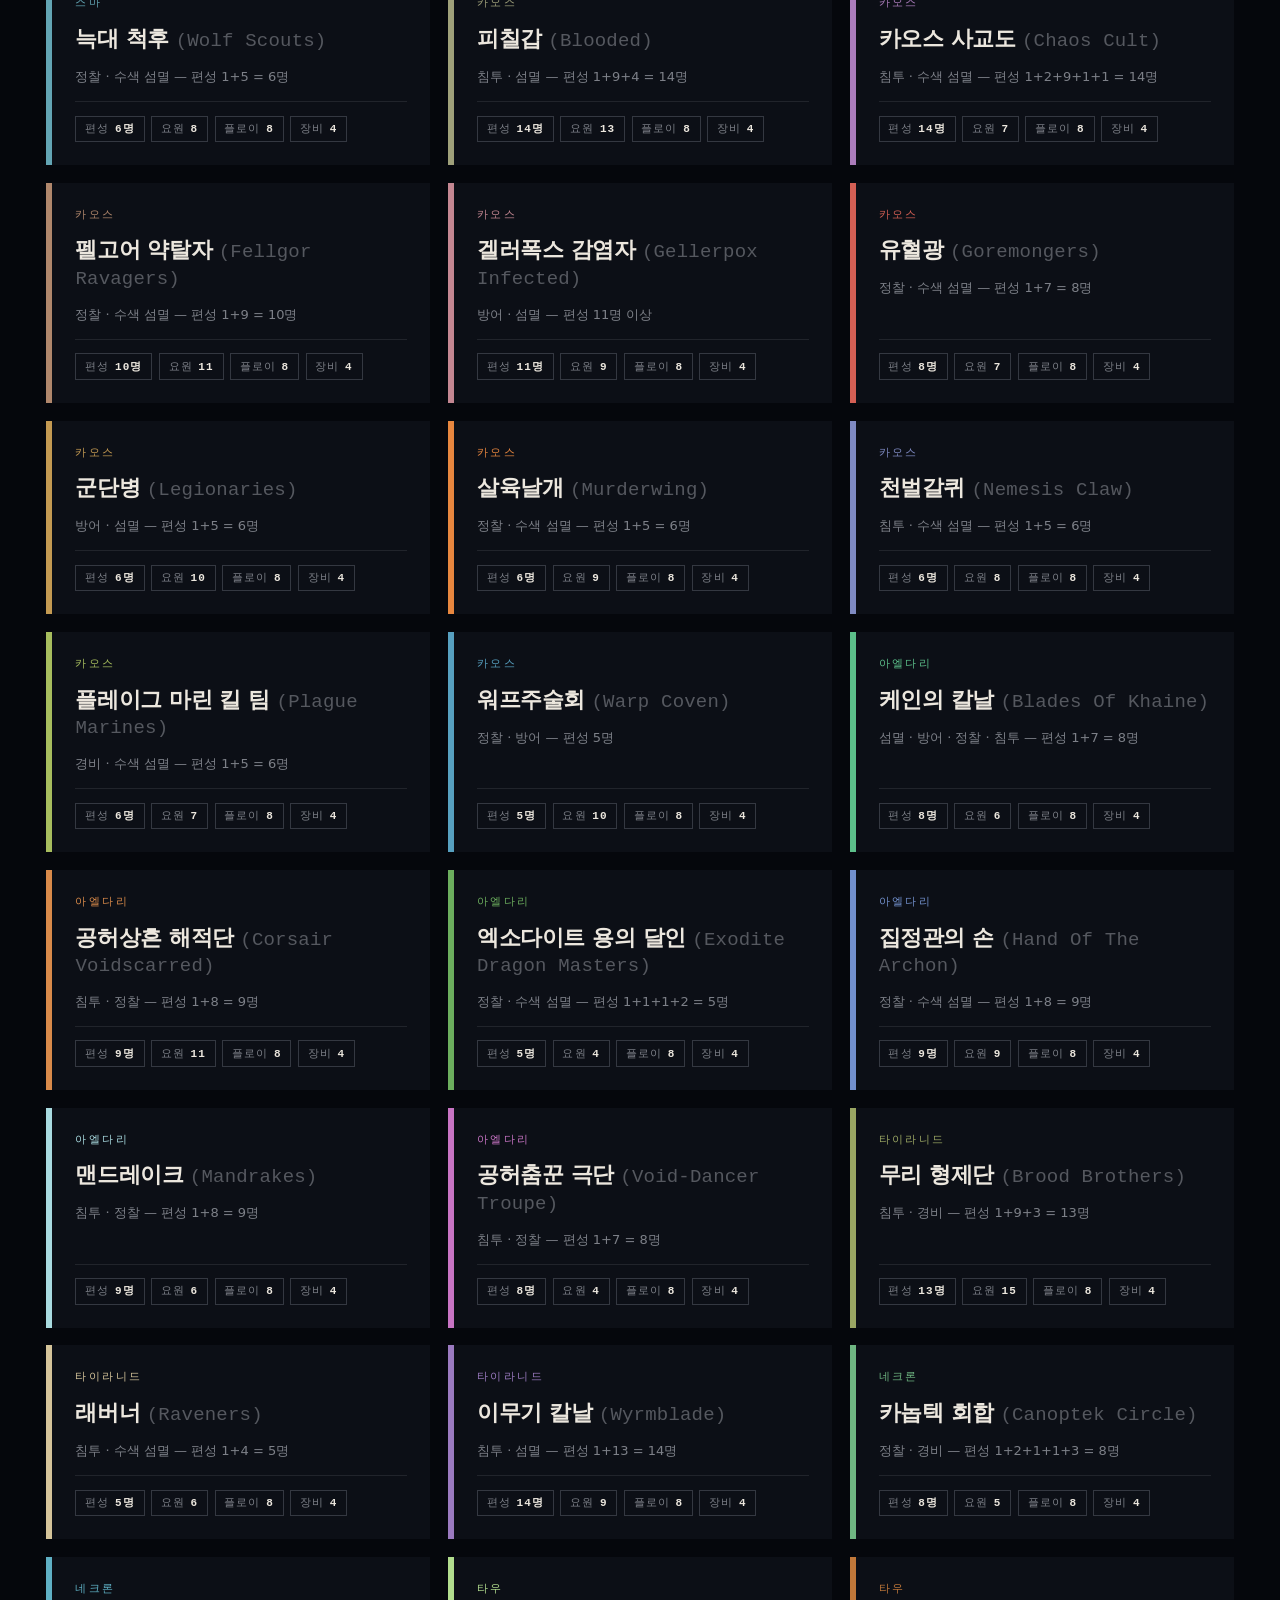
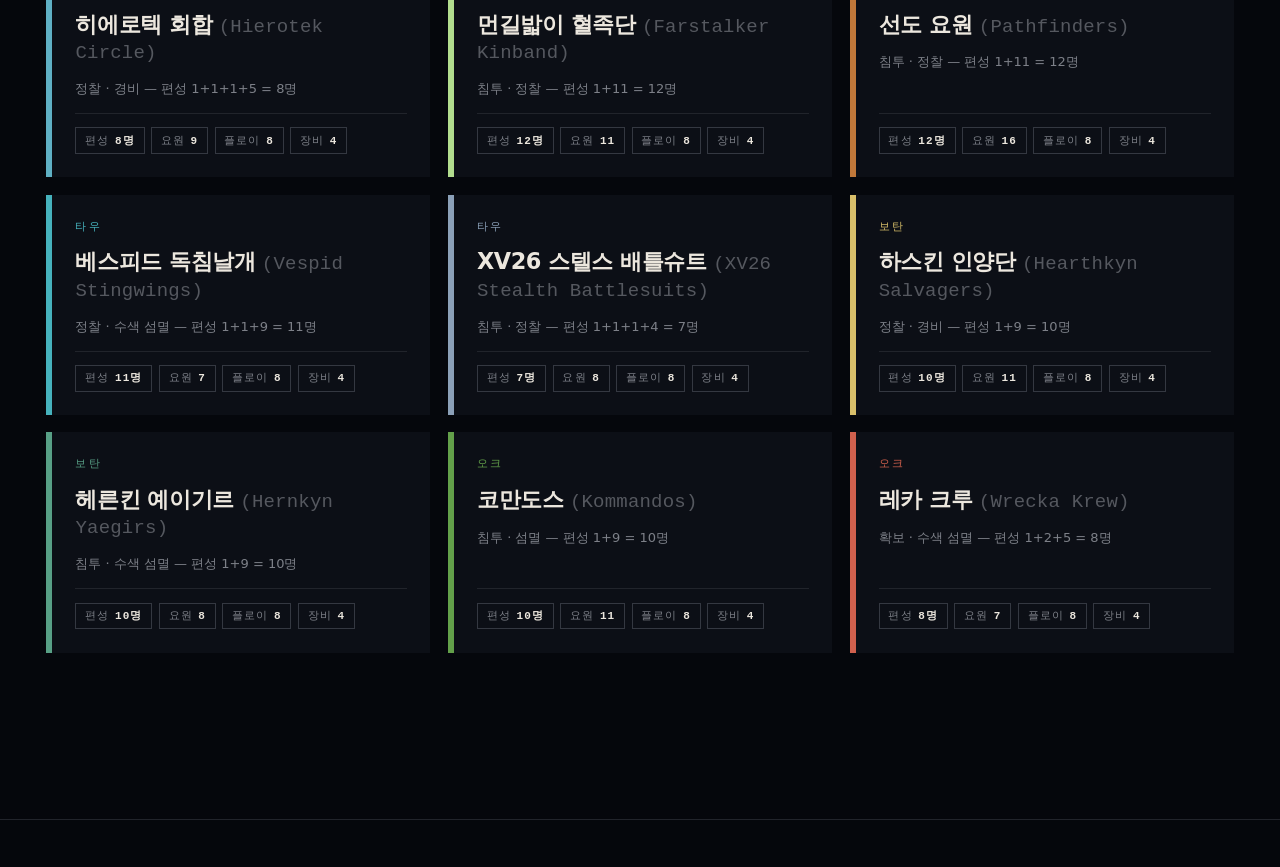
==== commit f9378468: "feat: 내 로스터 — 요원·장비·플로이 담기 킬팀 상세에서 요원을 담고(같은 요원 중복 가능) 팀 전용 장비와 플로이를 골라, roster.html 에서 한 화면으로 모아 본다" ====
--- a/public/index.html
+++ b/public/index.html
@@ -19,6 +19,7 @@
         <div class="topbar__nav">
           <a href="index.html" aria-current="page">팩션</a>
           <a href="#kill-teams">킬팀</a>
+          <a href="roster.html">내 로스터</a>
         </div>
       </nav>
     </header>
--- a/public/assets/css/components.css
+++ b/public/assets/css/components.css
@@ -6,7 +6,8 @@
   display: grid;
   grid-template-columns: minmax(0, 1fr);
   gap: 1.5rem;
-  padding-block: clamp(2.5rem, 1.5rem + 6vw, 7rem) clamp(2rem, 1.5rem + 3vw, 4rem);
+  padding-block: clamp(2.5rem, 1.5rem + 6vw, 7rem)
+    clamp(2rem, 1.5rem + 3vw, 4rem);
 }
 
 .hero__title {
@@ -118,7 +119,8 @@
   gap: 1.1rem;
   padding: var(--space-card);
   background: var(--surface-deep);
-  transition: background var(--duration-normal) var(--ease-out-expo),
+  transition:
+    background var(--duration-normal) var(--ease-out-expo),
     transform var(--duration-normal) var(--ease-out-expo);
 }
 
@@ -126,13 +128,6 @@
 .faction-card:focus-visible {
   background: var(--surface-raised);
   transform: translateY(-3px);
-}
-
-.faction-card__id {
-  font-family: var(--font-mono);
-  font-size: var(--text-micro);
-  letter-spacing: 0.28em;
-  color: var(--text-faint);
 }
 
 .faction-card__name {
@@ -207,7 +202,8 @@
   padding-left: calc(var(--space-card) + 6px);
   background: var(--surface-deep);
   box-shadow: inset 6px 0 0 var(--accent);
-  transition: background var(--duration-normal) var(--ease-out-expo),
+  transition:
+    background var(--duration-normal) var(--ease-out-expo),
     box-shadow var(--duration-normal) var(--ease-out-expo),
     transform var(--duration-normal) var(--ease-out-expo);
 }
@@ -215,11 +211,13 @@
 .team-card:hover,
 .team-card:focus-visible {
   background: var(--surface-raised);
-  box-shadow: inset 6px 0 0 var(--accent), var(--shadow-lift);
+  box-shadow:
+    inset 6px 0 0 var(--accent),
+    var(--shadow-lift);
   transform: translateY(-4px);
 }
 
-.team-card__id {
+.team-card__eyebrow {
   font-family: var(--font-mono);
   font-size: var(--text-micro);
   letter-spacing: 0.22em;
@@ -308,7 +306,11 @@
   padding: clamp(1.5rem, 1rem + 3vw, 3rem);
   margin-top: 1rem;
   background:
-    linear-gradient(160deg, color-mix(in oklab, var(--accent) 20%, transparent), transparent 55%),
+    linear-gradient(
+      160deg,
+      color-mix(in oklab, var(--accent) 20%, transparent),
+      transparent 55%
+    ),
     var(--surface-deep);
   border: 1px solid var(--line-hard);
 }
@@ -506,7 +508,9 @@
   padding: 0.95rem var(--space-card);
   border-left: 3px solid var(--line-hard);
   background: var(--surface-deep);
-  transition: border-color var(--duration-fast), background var(--duration-fast);
+  transition:
+    border-color var(--duration-fast),
+    background var(--duration-fast);
 }
 
 .entry:hover {
@@ -568,7 +572,9 @@
 button.term > .term__label {
   border-bottom: 1px dashed var(--line-hard);
   cursor: help;
-  transition: color var(--duration-fast), border-color var(--duration-fast);
+  transition:
+    color var(--duration-fast),
+    border-color var(--duration-fast);
 }
 
 button.term:hover > .term__label,
@@ -669,19 +675,224 @@
   color: var(--text-body);
 }
 
-/* ─── 목차(팀 상세 내부 이동) ─────────────────────────────── */
-
-.jumpbar {
+/* ─── 내 로스터 ───────────────────────────────────────────── */
+
+.roster-btn {
+  display: inline-flex;
+  align-items: center;
+  padding: 0.3rem 0.75rem;
+  border: 1px solid var(--accent);
+  background: color-mix(in oklab, var(--accent) 18%, transparent);
+  color: var(--text-bone);
+  font-family: var(--font-mono);
+  font-size: var(--text-micro);
+  letter-spacing: 0.12em;
+  cursor: pointer;
+  transition:
+    background var(--duration-fast),
+    color var(--duration-fast);
+}
+
+.roster-btn:hover {
+  background: var(--accent);
+  color: var(--accent-ink);
+}
+
+.roster-btn--ghost {
+  border-color: var(--line-hard);
+  background: none;
+  color: var(--text-faint);
+}
+
+.roster-btn--ghost:hover {
+  border-color: var(--hazard);
+  background: none;
+  color: var(--hazard);
+}
+
+.roster-btn--link {
+  border-color: var(--line-hard);
+  background: none;
+  color: var(--text-muted);
+}
+
+/* 담은 뒤의 인원 조절기 */
+.roster-step {
+  display: inline-flex;
+  align-items: stretch;
+  border: 1px solid var(--accent);
+}
+
+.roster-step button {
+  min-width: 2rem;
+  padding: 0.2rem 0.45rem;
+  border: 0;
+  background: color-mix(in oklab, var(--accent) 18%, transparent);
+  color: var(--text-bone);
+  font-family: var(--font-mono);
+  font-size: 0.95rem;
+  line-height: 1.4;
+  cursor: pointer;
+}
+
+.roster-step button:hover {
+  background: var(--accent);
+  color: var(--accent-ink);
+}
+
+.roster-step b {
+  display: flex;
+  align-items: center;
+  min-width: 2rem;
+  justify-content: center;
+  font-family: var(--font-mono);
+  font-variant-numeric: tabular-nums;
+  color: var(--text-bone);
+}
+
+/* 장비·플로이 담기 토글 */
+.roster-pick {
+  margin-left: auto;
+  padding: 0.15rem 0.6rem;
+  border: 1px solid var(--line-hard);
+  background: none;
+  color: var(--text-faint);
+  font-family: var(--font-mono);
+  font-size: var(--text-micro);
+  letter-spacing: 0.12em;
+  cursor: pointer;
+  transition:
+    border-color var(--duration-fast),
+    color var(--duration-fast);
+}
+
+.roster-pick:hover {
+  border-color: var(--accent);
+  color: var(--accent);
+}
+
+.roster-pick.is-on {
+  border-color: var(--accent);
+  background: color-mix(in oklab, var(--accent) 22%, transparent);
+  color: var(--text-bone);
+}
+
+.entry.is-picked {
+  border-left-color: var(--accent);
+}
+
+/* 팀 상세 상단 고정 막대 — 구획 이동 + 담은 수량 */
+.stickybar {
   position: sticky;
   top: 0;
-  z-index: 5;
+  z-index: 6;
+  display: flex;
+  flex-wrap: wrap;
+  align-items: center;
+  justify-content: space-between;
+  gap: 0.75rem;
+  background: color-mix(in oklab, var(--surface-void) 92%, transparent);
+  backdrop-filter: blur(8px);
+  border-bottom: 1px solid var(--line-soft);
+}
+
+.roster-bar {
+  display: flex;
+  flex-wrap: wrap;
+  align-items: center;
+  gap: 0.75rem;
+  padding-block: 0.85rem;
+  font-family: var(--font-mono);
+  font-size: var(--text-micro);
+  letter-spacing: 0.12em;
+  color: var(--text-faint);
+}
+
+.roster-bar__counts {
+  display: flex;
+  align-items: baseline;
+  gap: 0.75rem;
+}
+
+.roster-bar__counts b {
+  font-size: 1.1rem;
+  color: var(--accent);
+  font-variant-numeric: tabular-nums;
+}
+
+.roster-bar__counts b.is-over {
+  color: var(--hazard);
+}
+
+.roster-bar__warn {
+  color: var(--hazard);
+}
+
+.roster-bar__actions {
+  display: flex;
+  gap: 0.4rem;
+}
+
+/* 로스터 페이지의 팀 묶음 */
+.roster-team {
+  padding-left: clamp(0.75rem, 0.5rem + 1vw, 1.25rem);
+  margin-bottom: var(--space-section);
+  border-left: 4px solid var(--accent);
+}
+
+.roster-team__head {
+  display: flex;
+  flex-wrap: wrap;
+  align-items: flex-end;
+  justify-content: space-between;
+  gap: 1rem;
+  margin-bottom: 1.5rem;
+  padding-bottom: 0.85rem;
+  border-bottom: 1px solid var(--line-soft);
+}
+
+.roster-team__name {
+  font-size: clamp(1.5rem, 1.2rem + 1.5vw, 2.25rem);
+}
+
+.roster-team__meta {
+  margin-top: 0.3rem;
+  font-family: var(--font-mono);
+  font-size: var(--text-micro);
+  letter-spacing: 0.2em;
+  color: var(--accent);
+}
+
+.roster-team__actions {
+  display: flex;
+  flex-wrap: wrap;
+  align-items: center;
+  gap: 0.4rem;
+}
+
+.roster-count {
+  margin-left: 0.5rem;
+  padding: 0.1rem 0.45rem;
+  border: 1px solid var(--accent);
+  font-family: var(--font-mono);
+  font-size: var(--text-small);
+  color: var(--accent);
+}
+
+.roster-warn {
+  margin-bottom: 1rem;
+  font-family: var(--font-mono);
+  font-size: var(--text-small);
+  color: var(--hazard);
+}
+
+/* ─── 목차(팀 상세 내부 이동) ─────────────────────────────── */
+
+.jumpbar {
   display: flex;
   flex-wrap: wrap;
   gap: 0.5rem;
   padding-block: 0.85rem;
-  background: color-mix(in oklab, var(--surface-void) 92%, transparent);
-  backdrop-filter: blur(8px);
-  border-bottom: 1px solid var(--line-soft);
 }
 
 .jumpbar a {
@@ -692,7 +903,9 @@
   letter-spacing: 0.14em;
   text-transform: uppercase;
   color: var(--text-muted);
-  transition: color var(--duration-fast), border-color var(--duration-fast);
+  transition:
+    color var(--duration-fast),
+    border-color var(--duration-fast);
 }
 
 .jumpbar a:hover {
@@ -707,7 +920,33 @@
   font-size: var(--text-small);
 }
 
-@media (max-width: 640px) {
+/*
+ * 넘침 방지 — grid/flex 자식은 기본 min-width 가 auto 라 줄어들지 않는다.
+ * 이것 때문에 요원 카드 전체가 화면 밖으로 밀려 나갔다.
+ */
+.operative__head,
+.operative__body,
+.table-scroll,
+.operative__name {
+  min-width: 0;
+}
+
+.operative__name,
+.entry,
+.guide,
+.guide__text,
+.wtable .wname,
+.wtable .wrules {
+  overflow-wrap: anywhere;
+}
+
+/* 무기 이름은 한글 아래 영어로 내린다 — 이름 열이 좁아도 읽힌다 */
+.wtable .wname .name-en {
+  display: block;
+  margin-left: 0;
+}
+
+@media (max-width: 500px) {
   .operative__head {
     align-items: flex-start;
   }
@@ -720,4 +959,104 @@
     flex: 1;
     min-width: 0;
   }
-}
+
+  /* 요원 이름도 한글 아래 영어로 */
+  .operative__name .name-en {
+    display: block;
+    margin-left: 0;
+  }
+
+  /*
+   * 무기표를 카드로 접는다 — 7열을 좁은 화면에 밀어 넣는 대신
+   * 행마다 "라벨 : 값" 로 세로로 쌓아 가로 스크롤을 없앤다.
+   */
+  .table-scroll {
+    overflow-x: visible;
+  }
+
+  .wtable {
+    min-width: 0;
+  }
+
+  .wtable thead {
+    position: absolute;
+    width: 1px;
+    height: 1px;
+    overflow: hidden;
+    clip-path: inset(50%);
+  }
+
+  .wtable tbody tr {
+    display: block;
+    padding: 0.85rem 0;
+    border-bottom: 1px solid var(--line-soft);
+  }
+
+  .wtable tbody tr:last-child {
+    border-bottom: 0;
+  }
+
+  .wtable tbody tr:hover td {
+    background: none;
+  }
+
+  .wtable td {
+    display: flex;
+    gap: 0.75rem;
+    align-items: baseline;
+    justify-content: space-between;
+    padding: 0.2rem 0;
+    border: 0;
+  }
+
+  .wtable td::before {
+    content: attr(data-label);
+    flex: 0 0 auto;
+    font-family: var(--font-mono);
+    font-size: var(--text-micro);
+    letter-spacing: 0.14em;
+    color: var(--text-faint);
+  }
+
+  /* 무기 이름은 카드의 제목처럼 한 줄 전체를 쓴다 */
+  .wtable td.wname {
+    display: block;
+    margin-bottom: 0.5rem;
+    font-size: 1rem;
+  }
+
+  .wtable td.wname::before {
+    display: none;
+  }
+
+  /* 특수 규칙은 개수가 들쭉날쭉하니 라벨 아래로 흘린다 */
+  .wtable td.wrules {
+    flex-direction: column;
+    align-items: flex-start;
+    gap: 0.3rem;
+    margin-top: 0.35rem;
+  }
+
+  .wrules .term + .term {
+    margin-left: 0;
+  }
+
+  .wtable td:empty {
+    display: none;
+  }
+
+  /* 구획 이동 칩은 줄바꿈 대신 옆으로 넘긴다 — sticky 높이가 커지지 않게 */
+  .jumpbar {
+    flex-wrap: nowrap;
+    overflow-x: auto;
+    scrollbar-width: none;
+  }
+
+  .jumpbar::-webkit-scrollbar {
+    display: none;
+  }
+
+  .jumpbar a {
+    flex: 0 0 auto;
+  }
+}
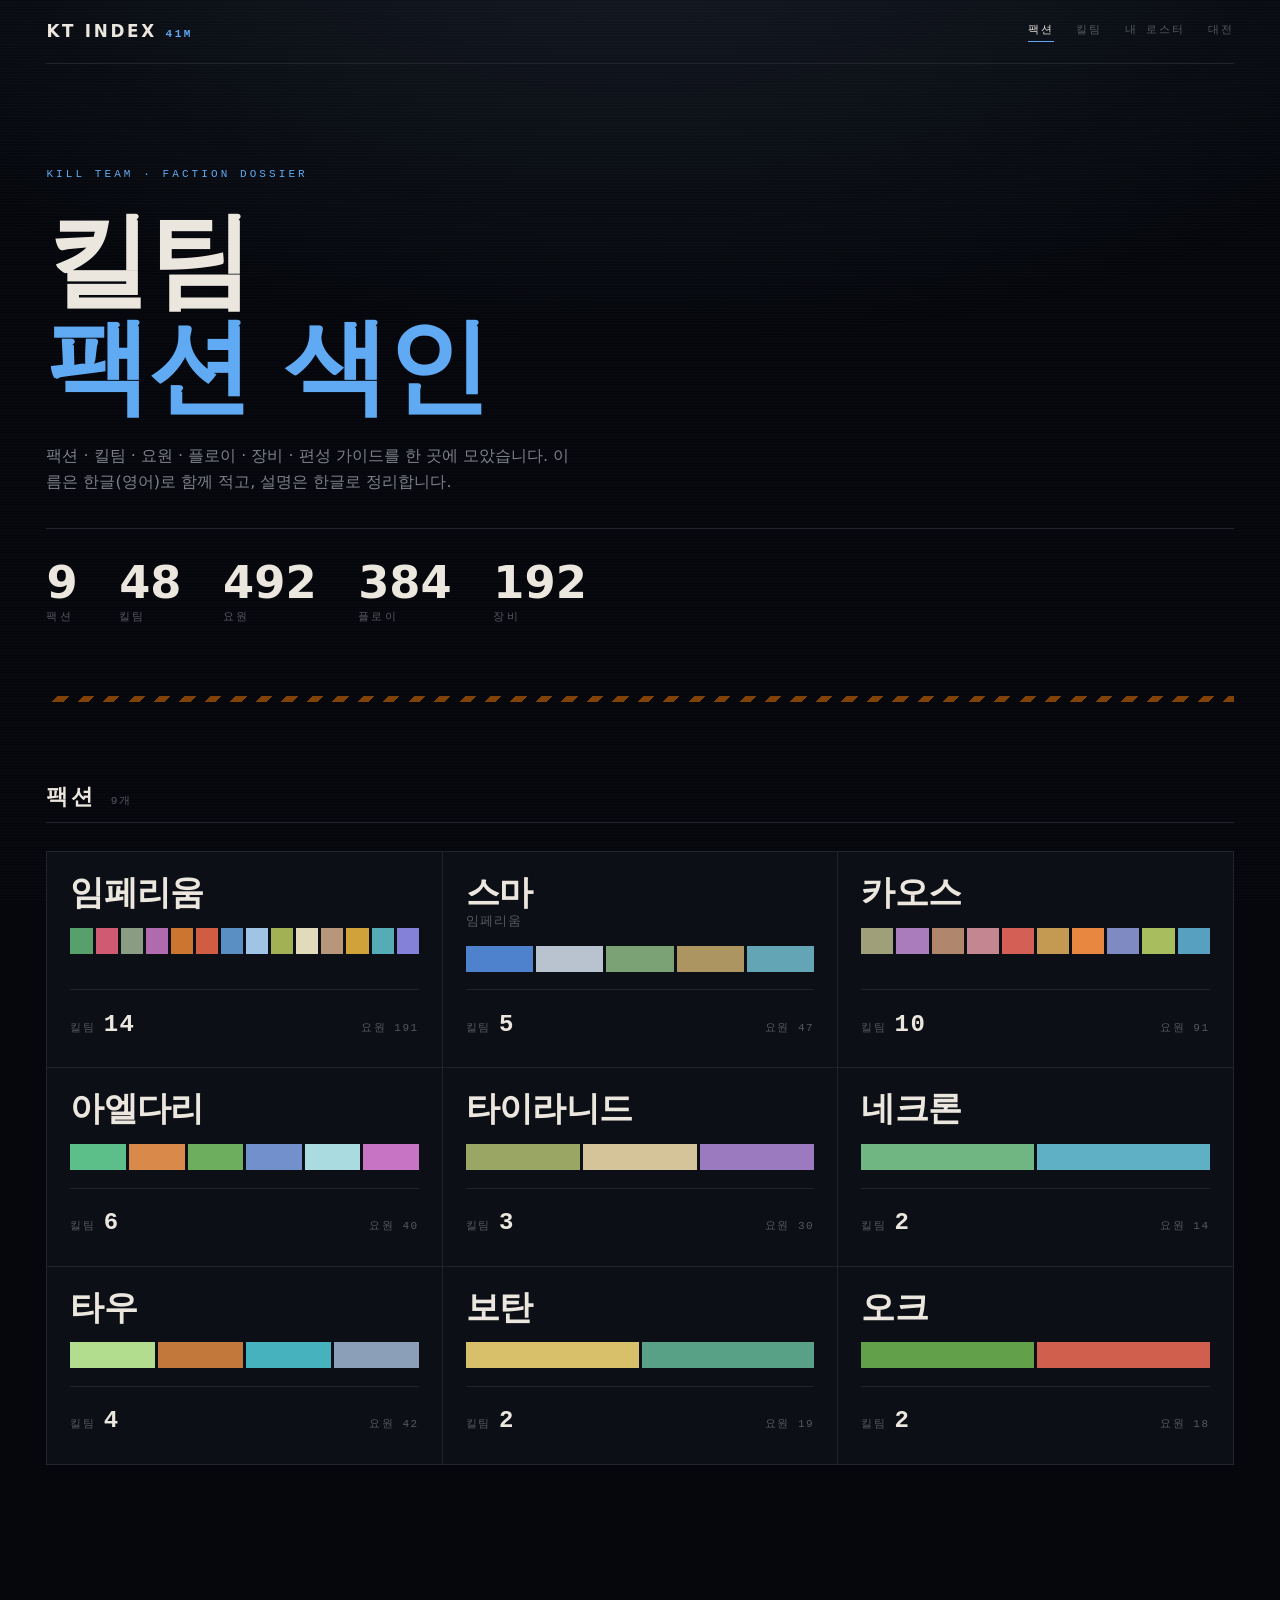
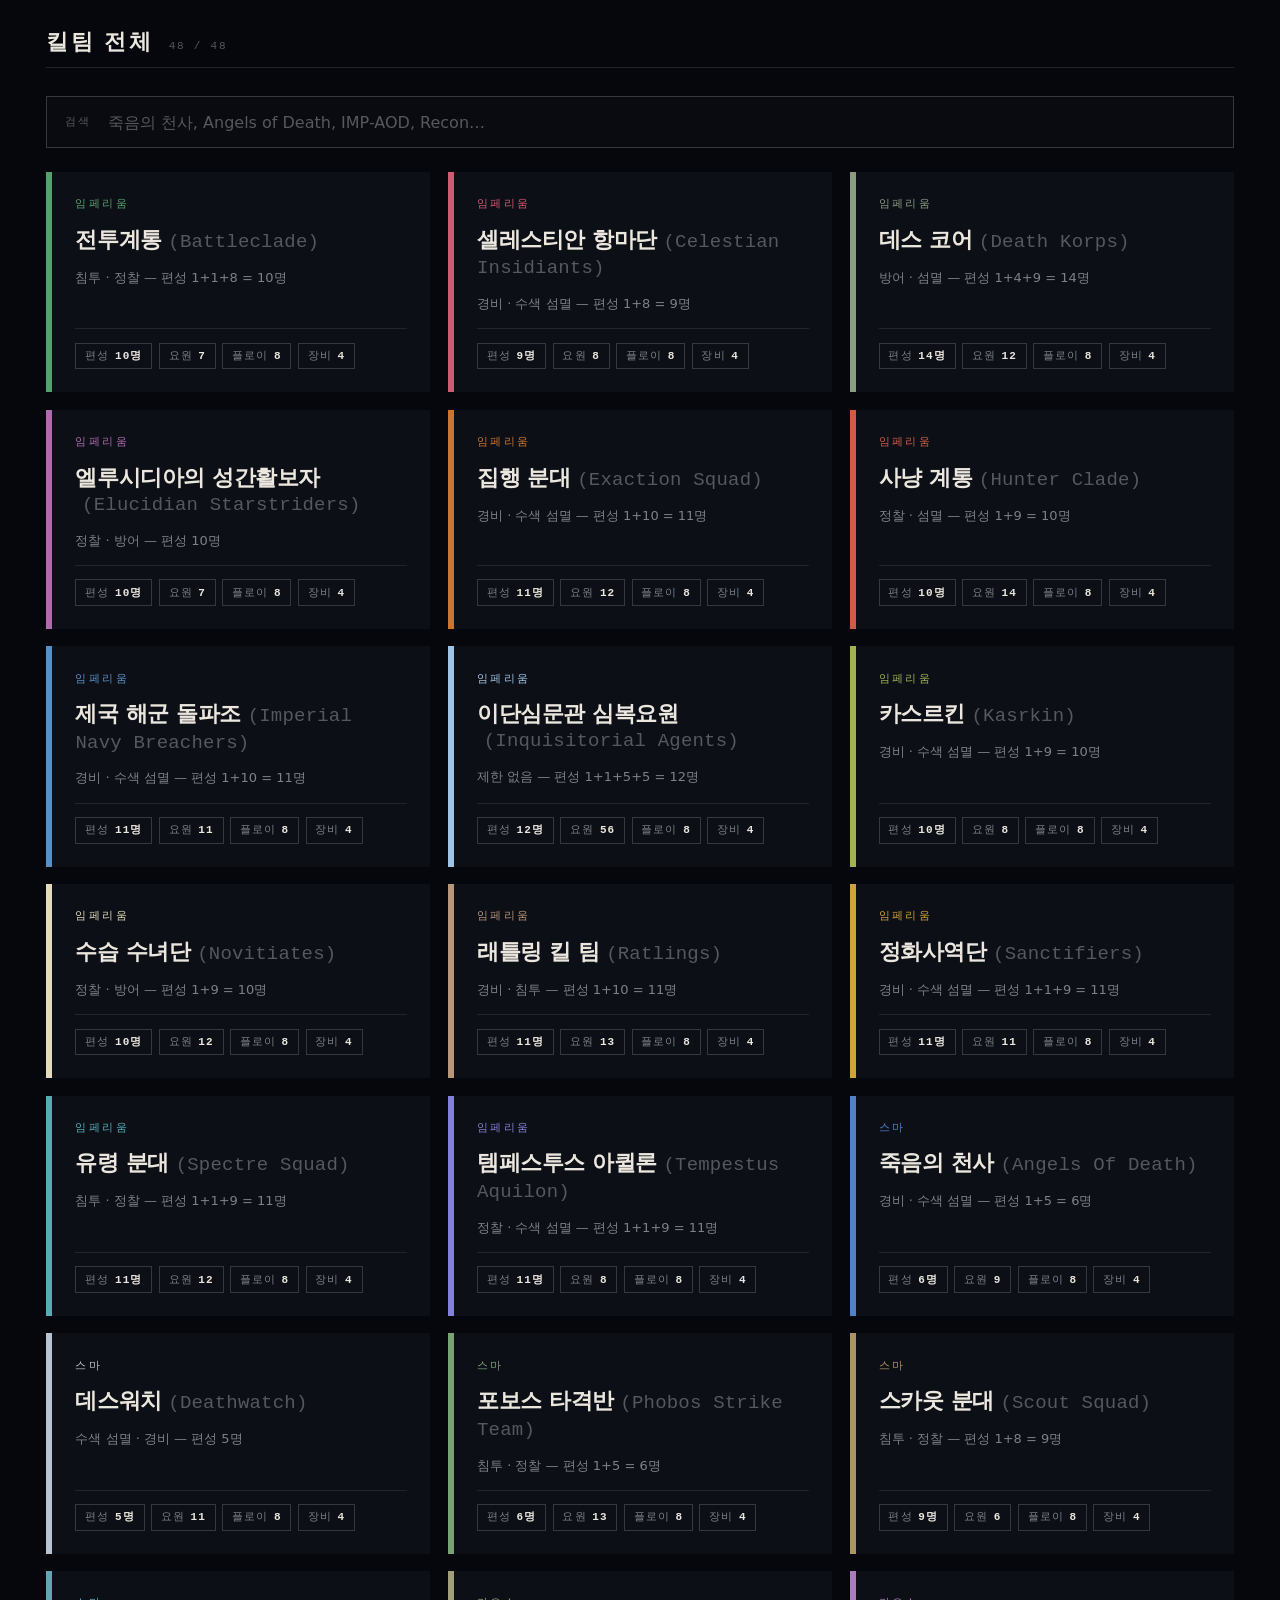
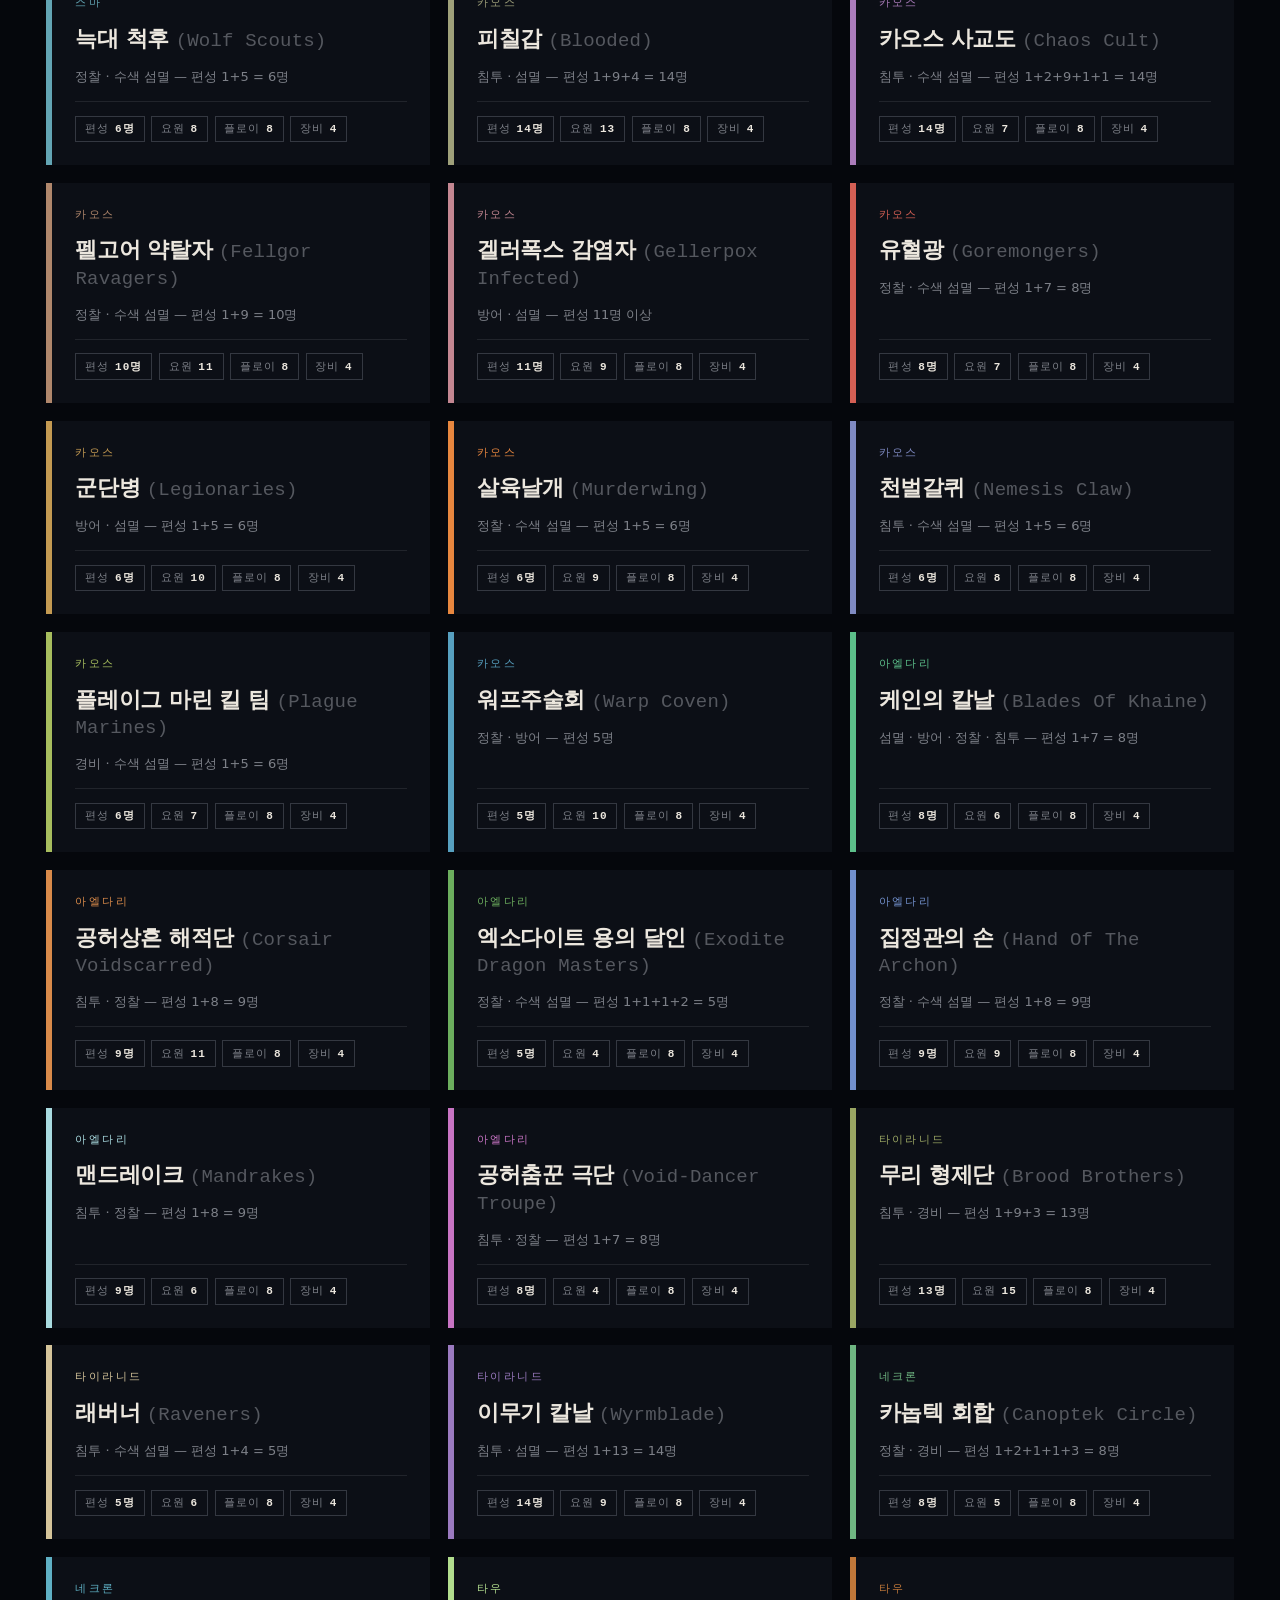
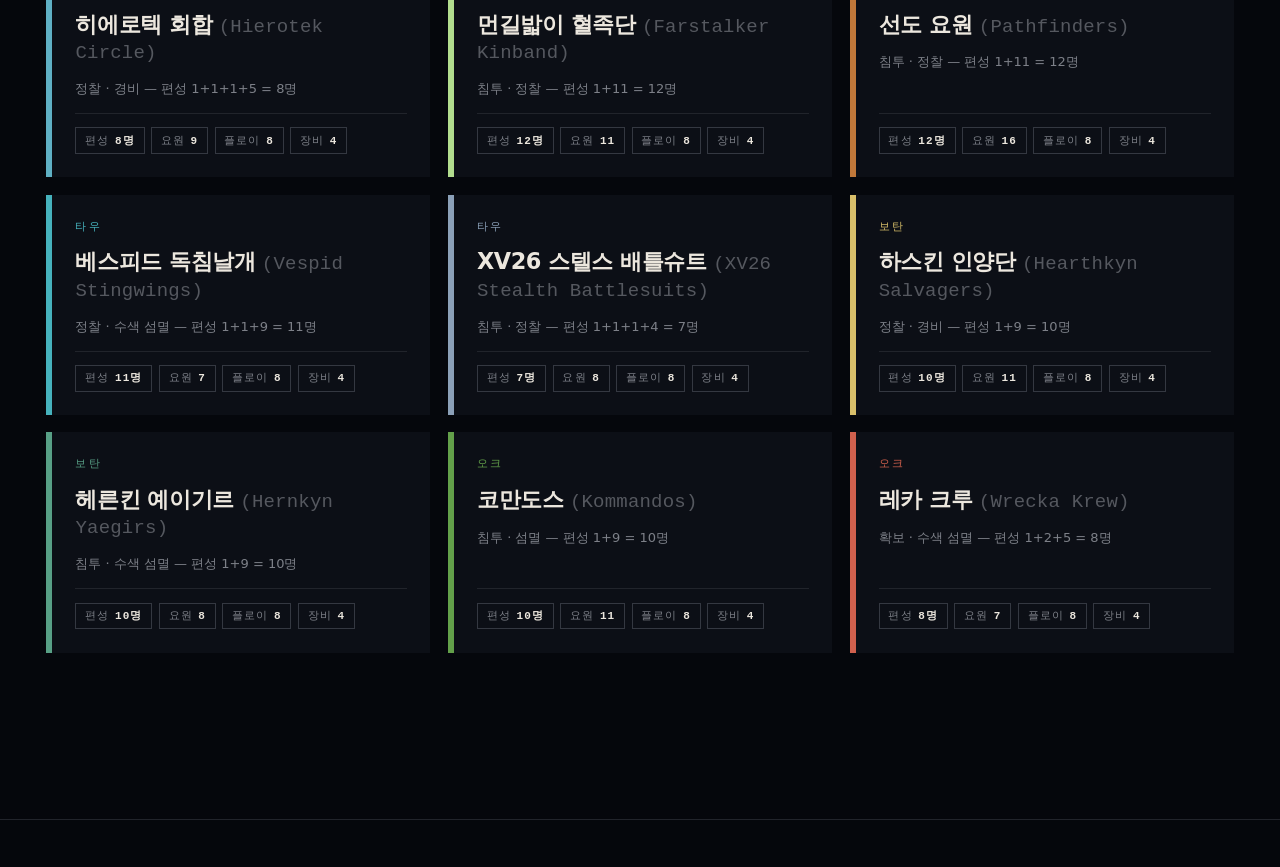
==== commit d8347c94: "feat: 로스터 여러 개 보관 · 주고받기 · 대전 화면 로스터가 하나뿐이라 대회용/연습용을 따로 둘 수 없었고, 상대 로스터를 받을 방법도 없었다. 저장을 이름 붙인 항목의 라" ====
--- a/public/index.html
+++ b/public/index.html
@@ -20,6 +20,7 @@
           <a href="index.html" aria-current="page">팩션</a>
           <a href="#kill-teams">킬팀</a>
           <a href="roster.html">내 로스터</a>
+          <a href="versus.html">대전</a>
         </div>
       </nav>
     </header>
--- a/public/assets/css/components.css
+++ b/public/assets/css/components.css
@@ -886,6 +886,298 @@
   color: var(--hazard);
 }
 
+.roster-count--warn {
+  border-color: var(--hazard);
+  color: var(--hazard);
+}
+
+/* 무기 선택 체크박스 — 이름 칸 안에 둬서 열이 늘지 않게 한다 */
+.wcheck {
+  display: flex;
+  align-items: baseline;
+  gap: 0.55rem;
+  cursor: pointer;
+}
+
+.wcheck input {
+  flex: 0 0 auto;
+  width: 1rem;
+  height: 1rem;
+  accent-color: var(--accent);
+  cursor: pointer;
+}
+
+.wtable tr.is-picked td {
+  background: color-mix(in oklab, var(--accent) 12%, transparent);
+}
+
+.loadout-hint {
+  margin-bottom: 0.75rem;
+  font-size: var(--text-small);
+  color: var(--text-faint);
+}
+
+.loadout-hint a {
+  color: var(--accent);
+  text-decoration: underline;
+}
+
+/* 같은 요원을 여러 명 담았을 때의 인스턴스 탭 */
+.unit-tabs {
+  display: flex;
+  flex-wrap: wrap;
+  gap: 0.4rem;
+  margin-bottom: 0.9rem;
+}
+
+.unit-tab {
+  padding: 0.25rem 0.7rem;
+  border: 1px solid var(--line-hard);
+  background: none;
+  color: var(--text-faint);
+  font-family: var(--font-mono);
+  font-size: var(--text-micro);
+  letter-spacing: 0.1em;
+  cursor: pointer;
+  transition:
+    border-color var(--duration-fast),
+    color var(--duration-fast);
+}
+
+.unit-tab:hover {
+  border-color: var(--accent);
+  color: var(--accent);
+}
+
+.unit-tab.is-active {
+  border-color: var(--accent);
+  background: color-mix(in oklab, var(--accent) 20%, transparent);
+  color: var(--text-bone);
+}
+
+/* 팀 전체에 걸리는 것 — 팩션 규칙 · 플로이 · 장비를 한 덩어리로 묶는다 */
+.roster-common {
+  display: grid;
+  gap: 1rem;
+  margin-bottom: 2rem;
+}
+
+.roster-common .subhead {
+  margin-bottom: 0.2rem;
+}
+
+/* 로스터의 팩션 규칙 */
+.roster-rule {
+  margin-bottom: 0;
+  border: 1px solid var(--line-soft);
+  background: var(--surface-deep);
+}
+
+.roster-rule > summary {
+  padding: 0.75rem var(--space-card);
+  font-family: var(--font-mono);
+  font-size: var(--text-micro);
+  letter-spacing: 0.18em;
+  text-transform: uppercase;
+  color: var(--text-muted);
+  cursor: pointer;
+}
+
+.roster-rule > summary:hover {
+  color: var(--accent);
+}
+
+.roster-rule[open] > summary {
+  border-bottom: 1px solid var(--line-soft);
+  color: var(--accent);
+}
+
+.roster-rule__brief {
+  margin-left: 0.5rem;
+  letter-spacing: 0.04em;
+  text-transform: none;
+  color: var(--text-faint);
+}
+
+.roster-rule .guide {
+  border: 0;
+}
+
+/* ─── 보관함 (로스터 여러 개) ─────────────────────────────── */
+
+.library-list {
+  display: grid;
+  gap: 1px;
+  background: var(--line-soft);
+  border: 1px solid var(--line-soft);
+}
+
+.library-item {
+  display: flex;
+  flex-wrap: wrap;
+  align-items: center;
+  justify-content: space-between;
+  gap: 1rem;
+  padding: var(--space-card);
+  background: var(--surface-deep);
+}
+
+.library-item.is-active {
+  background: var(--surface-raised);
+  box-shadow: inset 4px 0 0 var(--accent);
+}
+
+.library-item__name {
+  display: flex;
+  align-items: baseline;
+  gap: 0.6rem;
+  font-size: 1.2rem;
+}
+
+.library-item__flag {
+  padding: 0.1rem 0.5rem;
+  border: 1px solid var(--accent);
+  font-family: var(--font-mono);
+  font-size: var(--text-micro);
+  letter-spacing: 0.14em;
+  color: var(--accent);
+}
+
+.library-item__meta {
+  margin-top: 0.35rem;
+  font-family: var(--font-mono);
+  font-size: var(--text-micro);
+  letter-spacing: 0.1em;
+  color: var(--text-faint);
+}
+
+.library-item__actions {
+  display: flex;
+  flex-wrap: wrap;
+  gap: 0.4rem;
+}
+
+/* ─── 대전 ────────────────────────────────────────────────── */
+
+.versus-notice {
+  margin-top: 1rem;
+  font-family: var(--font-mono);
+  font-size: var(--text-small);
+  color: var(--accent);
+}
+
+.versus-notice.is-error {
+  color: var(--hazard);
+}
+
+.versus-tabs {
+  display: none; /* 좁은 화면에서만 쓴다 */
+  gap: 0.5rem;
+  padding-block: 0.85rem;
+  border-bottom: 1px solid var(--line-soft);
+}
+
+.versus-tab {
+  flex: 1;
+  padding: 0.5rem 0.8rem;
+  border: 1px solid var(--line-hard);
+  background: none;
+  color: var(--text-faint);
+  font-family: var(--font-mono);
+  font-size: var(--text-micro);
+  letter-spacing: 0.14em;
+  cursor: pointer;
+}
+
+.versus-tab.is-active {
+  border-color: var(--accent);
+  background: color-mix(in oklab, var(--accent) 20%, transparent);
+  color: var(--text-bone);
+}
+
+/* 넓은 화면 — 반반으로 가른다 */
+.versus-grid {
+  display: grid;
+  grid-template-columns: 1fr 1fr;
+  gap: 1px;
+  background: var(--line-soft);
+  border: 1px solid var(--line-soft);
+  margin-top: 1.5rem;
+}
+
+.versus-side {
+  min-width: 0;
+  padding: var(--space-card);
+  background: var(--surface-void);
+}
+
+.versus-side__head {
+  display: grid;
+  gap: 0.75rem;
+  padding-bottom: 1rem;
+  margin-bottom: 1.25rem;
+  border-bottom: 1px solid var(--line-soft);
+}
+
+.versus-side__role {
+  font-family: var(--font-mono);
+  font-size: var(--text-micro);
+  letter-spacing: 0.24em;
+  text-transform: uppercase;
+  color: var(--text-faint);
+}
+
+.versus-side__title {
+  font-size: clamp(1.25rem, 1rem + 1vw, 1.75rem);
+}
+
+.versus-controls {
+  display: flex;
+  flex-wrap: wrap;
+  align-items: center;
+  gap: 0.4rem;
+}
+
+.versus-select {
+  flex: 1 1 12rem;
+  min-width: 0;
+  padding: 0.3rem 0.5rem;
+  border: 1px solid var(--line-hard);
+  background: var(--surface-inset);
+  color: var(--text-bone);
+  font-family: var(--font-mono);
+  font-size: var(--text-micro);
+}
+
+.versus-select:focus-visible {
+  border-color: var(--accent);
+}
+
+/* 대전 화면에서는 팀 섹션의 여백을 줄여 두 쪽이 나란히 읽히게 한다 */
+.versus-side .roster-team {
+  margin-bottom: 2.5rem;
+}
+
+.versus-side .roster-team__name {
+  font-size: clamp(1.15rem, 1rem + 0.6vw, 1.5rem);
+}
+
+@media (max-width: 900px) {
+  .versus-tabs {
+    display: flex;
+  }
+
+  .versus-grid {
+    grid-template-columns: 1fr;
+  }
+
+  /* 탭으로 고른 쪽만 보여준다 */
+  .versus-grid[data-active="left"] .versus-side[data-side="right"],
+  .versus-grid[data-active="right"] .versus-side[data-side="left"] {
+    display: none;
+  }
+}
+
 /* ─── 목차(팀 상세 내부 이동) ─────────────────────────────── */
 
 .jumpbar {
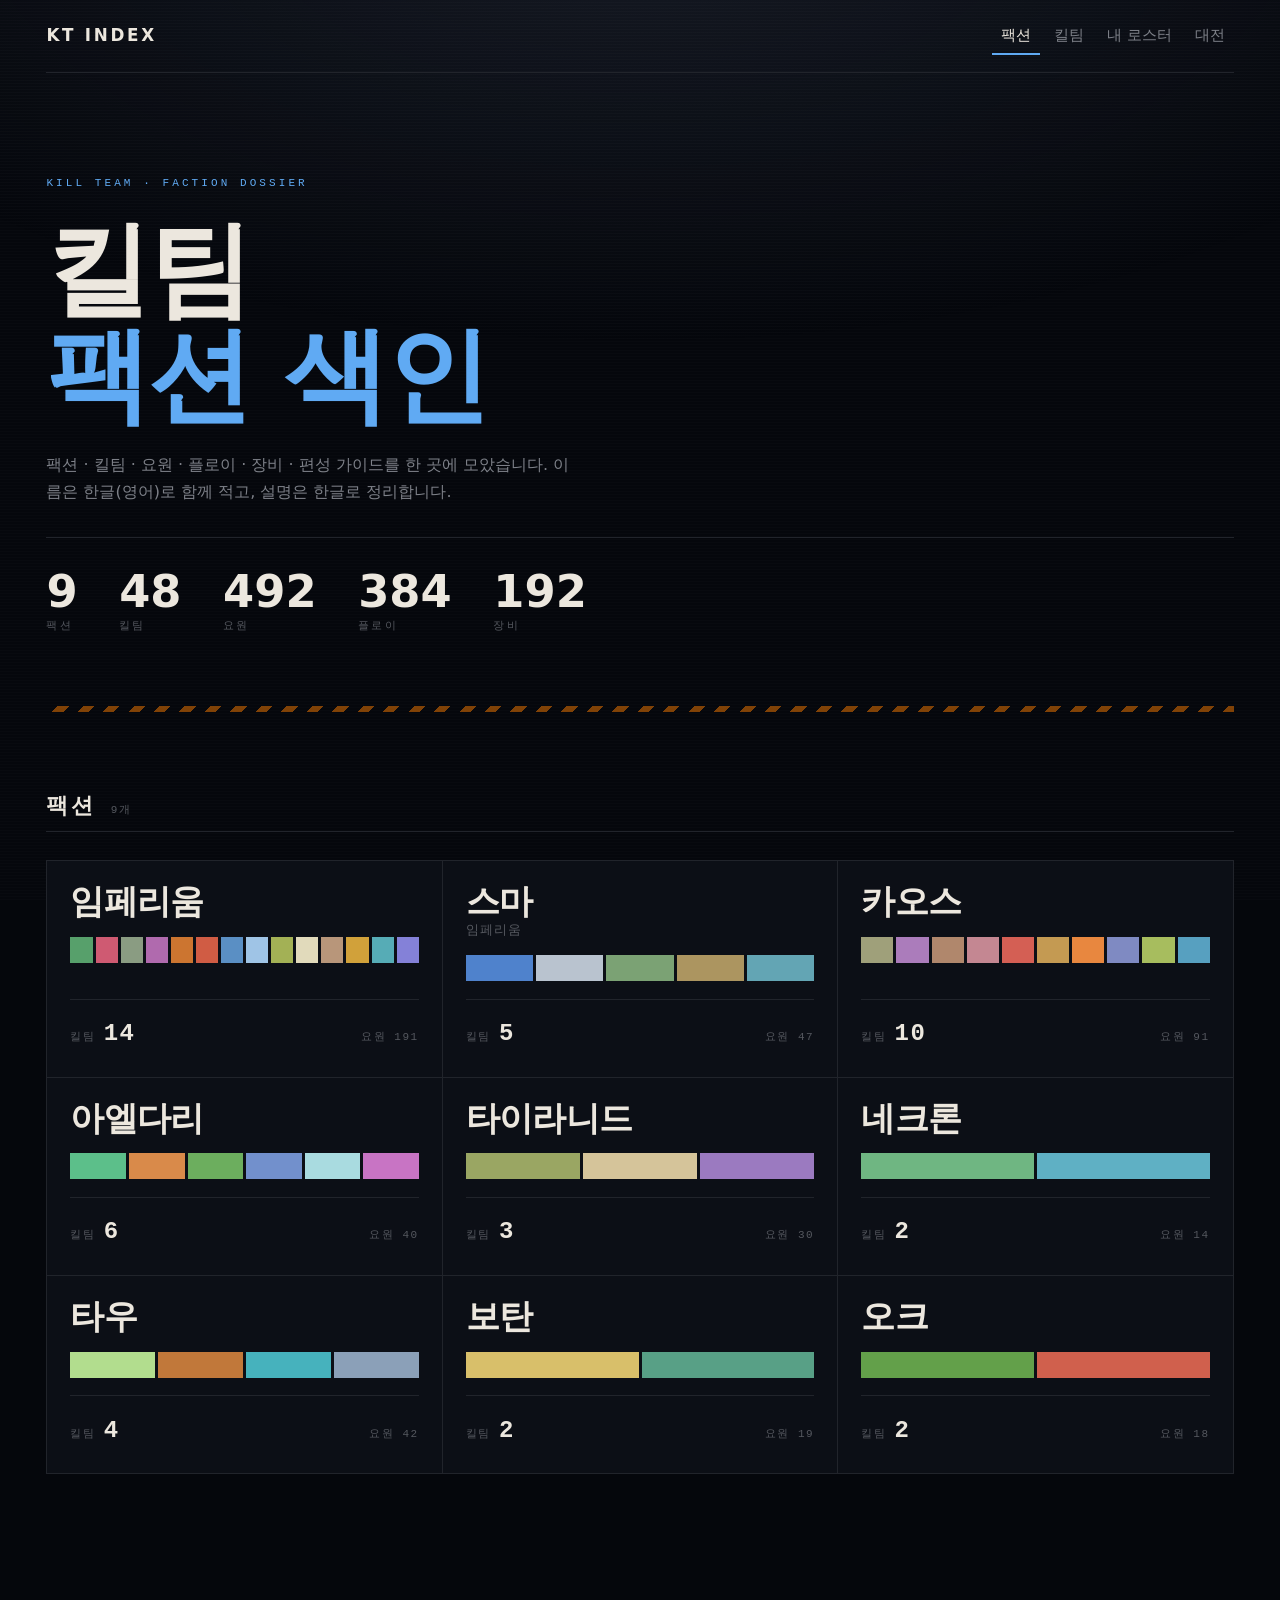
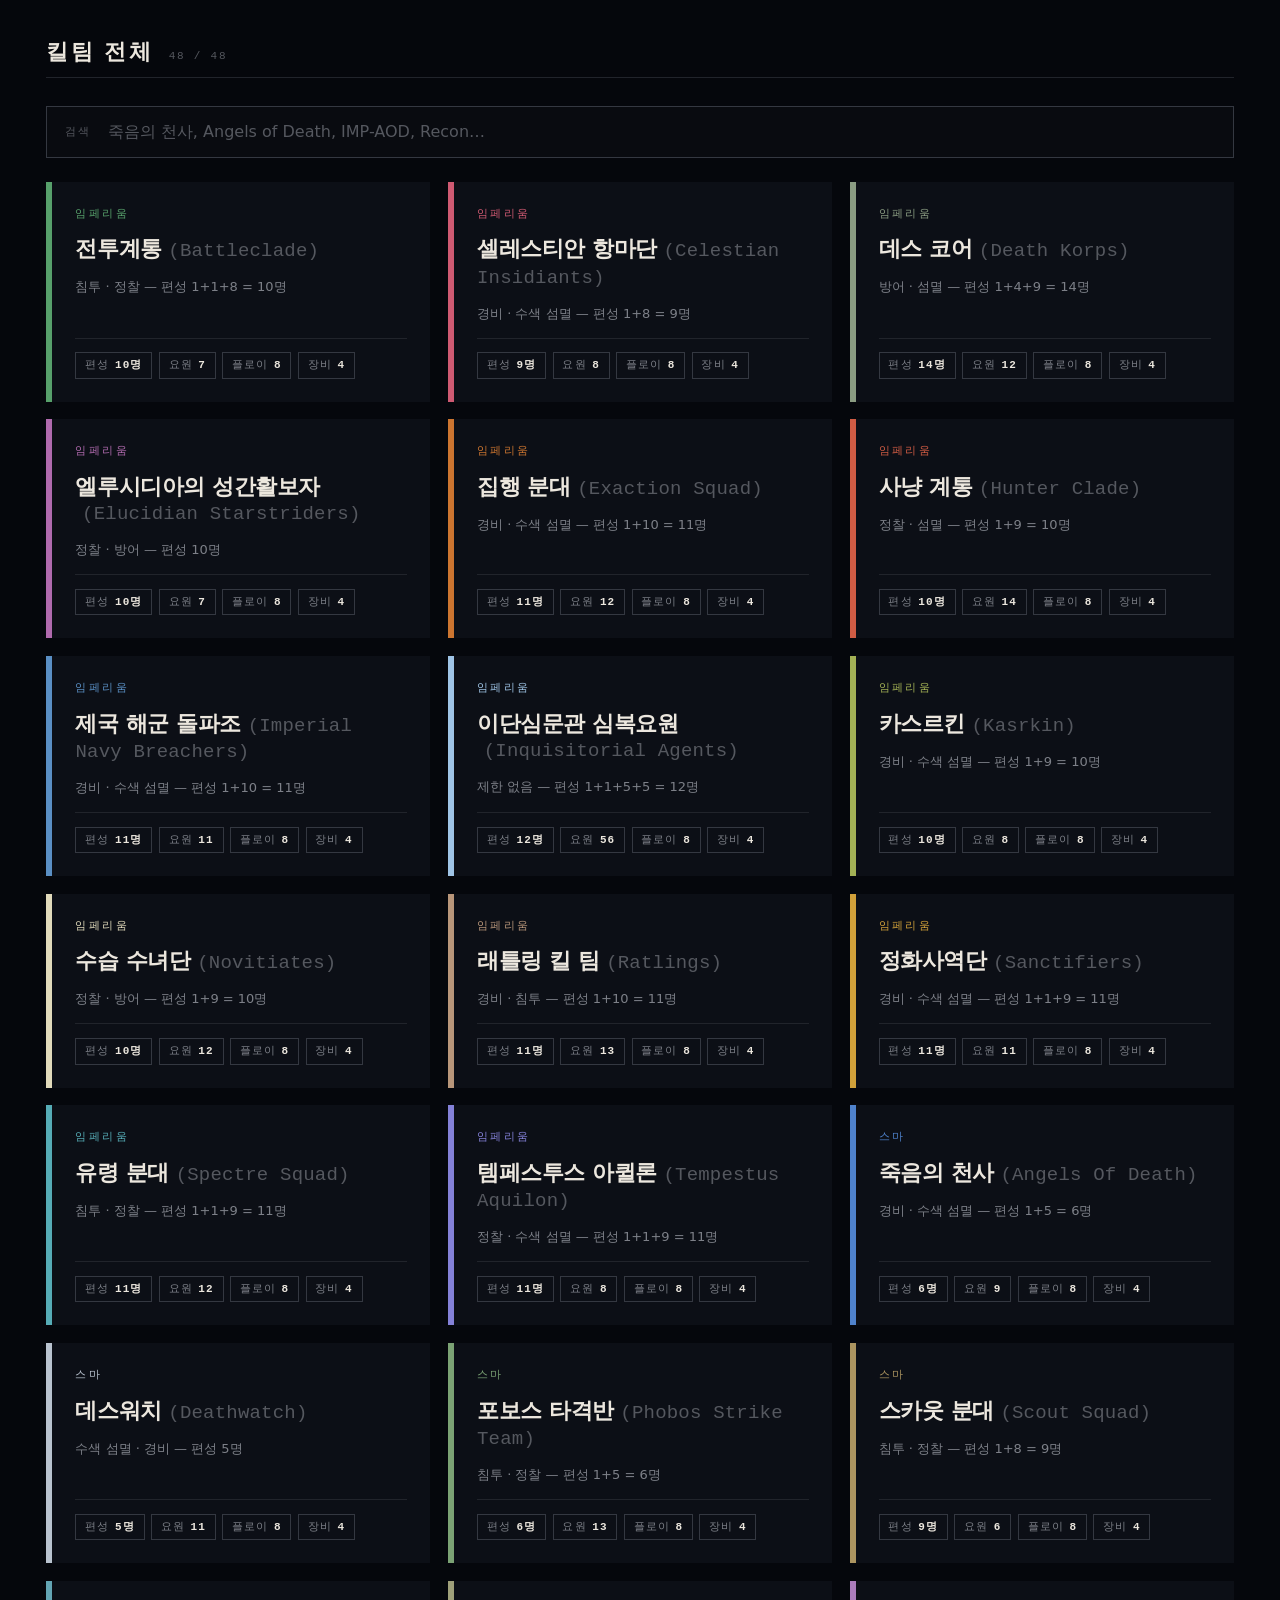
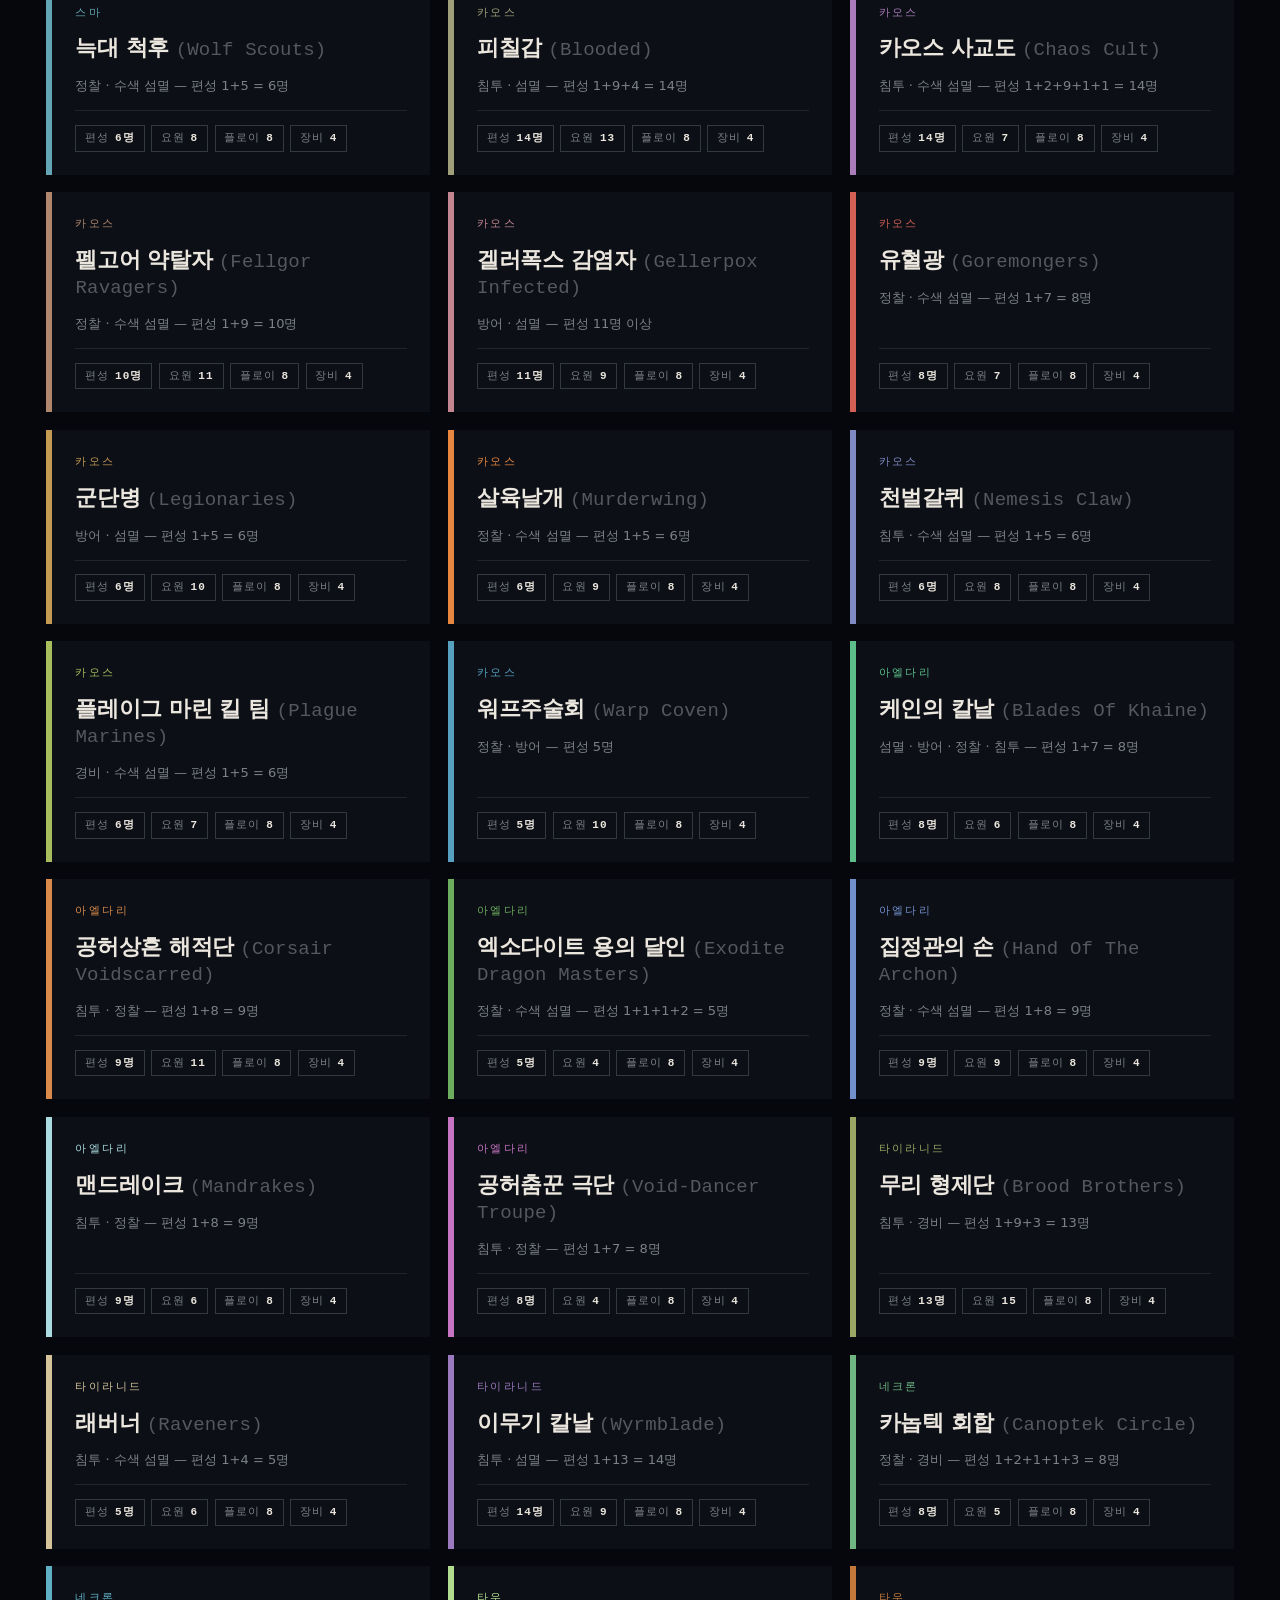
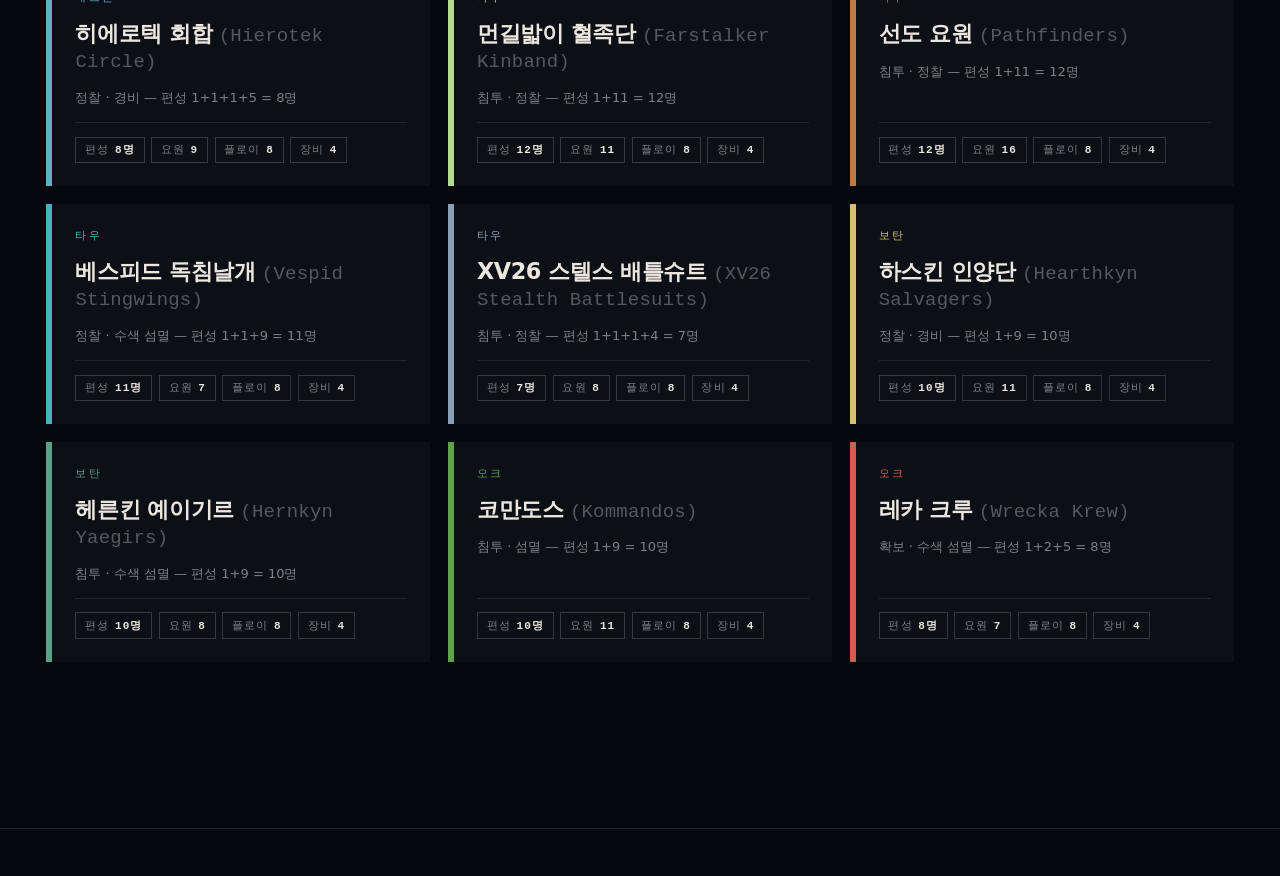
==== commit 8d54dfb5: "feat: JSON 복사·붙여넣기 상자, 상단 메뉴 가독성 개선 파일로 주고받는 건 휴대폰에서 번거롭고, window.prompt 는 긴 JSON 을 넣고 빼기 어렵다. 텍스트 상" ====
--- a/public/index.html
+++ b/public/index.html
@@ -15,7 +15,7 @@
   <body>
     <header class="shell">
       <nav class="topbar" aria-label="주 메뉴">
-        <a class="topbar__mark" href="index.html">KT INDEX <span>41M</span></a>
+        <a class="topbar__mark" href="index.html">KT INDEX</a>
         <div class="topbar__nav">
           <a href="index.html" aria-current="page">팩션</a>
           <a href="#kill-teams">킬팀</a>
--- a/public/assets/css/base.css
+++ b/public/assets/css/base.css
@@ -90,9 +90,7 @@
 }
 
 .topbar__mark {
-  display: flex;
-  align-items: baseline;
-  gap: 0.55rem;
+  white-space: nowrap;
   font-family: var(--font-display);
   font-weight: 800;
   font-size: 1.05rem;
@@ -101,33 +99,65 @@
   color: var(--text-bone);
 }
 
-.topbar__mark span {
-  font-family: var(--font-mono);
-  font-size: var(--text-micro);
-  letter-spacing: 0.22em;
-  color: var(--accent);
-}
-
+/*
+ * 메뉴는 한글이라 모노 폰트에 넓은 자간을 주면 읽기 힘들다.
+ * 본문 폰트로 키우고 대비를 올린다.
+ */
 .topbar__nav {
   display: flex;
-  gap: 1.4rem;
-  font-family: var(--font-mono);
-  font-size: var(--text-micro);
-  letter-spacing: 0.18em;
-  text-transform: uppercase;
-  color: var(--text-faint);
+  flex-wrap: wrap;
+  gap: 0.3rem;
+  font-family: var(--font-body);
+  font-size: 0.9375rem;
+  letter-spacing: 0.01em;
+  color: var(--text-muted);
 }
 
 .topbar__nav a {
-  padding-bottom: 2px;
-  border-bottom: 1px solid transparent;
-  transition: color var(--duration-fast), border-color var(--duration-fast);
-}
-
-.topbar__nav a:hover,
+  padding: 0.35rem 0.55rem 0.3rem;
+  border-bottom: 2px solid transparent;
+  white-space: nowrap;
+  transition:
+    color var(--duration-fast),
+    border-color var(--duration-fast);
+}
+
+.topbar__nav a:hover {
+  color: var(--text-bone);
+  border-bottom-color: var(--line-hard);
+}
+
 .topbar__nav a[aria-current="page"] {
   color: var(--text-bone);
   border-bottom-color: var(--accent);
+}
+
+/*
+ * 좁은 화면 — 로고와 메뉴를 위아래로 나눈다.
+ * 한 줄에 밀어 넣으면 로고가 두 줄로 깨지고 메뉴도 접힌다.
+ */
+@media (max-width: 640px) {
+  .topbar {
+    flex-direction: column;
+    align-items: flex-start;
+    gap: 0.35rem;
+  }
+
+  .topbar__nav {
+    width: 100%;
+    flex-wrap: nowrap;
+    overflow-x: auto;
+    scrollbar-width: none;
+  }
+
+  .topbar__nav::-webkit-scrollbar {
+    display: none;
+  }
+
+  .topbar__nav a {
+    flex: 0 0 auto;
+    padding-inline: 0.4rem;
+  }
 }
 
 /* 되돌아가기 링크 */
--- a/public/assets/css/components.css
+++ b/public/assets/css/components.css
@@ -1070,16 +1070,23 @@
   color: var(--hazard);
 }
 
+/* 어느 폭에서든 탭으로 한 쪽씩 본다 — 나란히 놓으면 양쪽 다 좁아진다 */
 .versus-tabs {
-  display: none; /* 좁은 화면에서만 쓴다 */
+  position: sticky;
+  top: 0;
+  z-index: 6;
+  display: flex;
   gap: 0.5rem;
   padding-block: 0.85rem;
+  background: color-mix(in oklab, var(--surface-void) 92%, transparent);
+  backdrop-filter: blur(8px);
   border-bottom: 1px solid var(--line-soft);
 }
 
 .versus-tab {
   flex: 1;
-  padding: 0.5rem 0.8rem;
+  max-width: 22rem;
+  padding: 0.55rem 0.9rem;
   border: 1px solid var(--line-hard);
   background: none;
   color: var(--text-faint);
@@ -1087,6 +1094,14 @@
   font-size: var(--text-micro);
   letter-spacing: 0.14em;
   cursor: pointer;
+  transition:
+    border-color var(--duration-fast),
+    color var(--duration-fast);
+}
+
+.versus-tab:hover {
+  border-color: var(--accent);
+  color: var(--accent);
 }
 
 .versus-tab.is-active {
@@ -1095,20 +1110,18 @@
   color: var(--text-bone);
 }
 
-/* 넓은 화면 — 반반으로 가른다 */
 .versus-grid {
-  display: grid;
-  grid-template-columns: 1fr 1fr;
-  gap: 1px;
-  background: var(--line-soft);
-  border: 1px solid var(--line-soft);
   margin-top: 1.5rem;
+}
+
+/* 고른 쪽만 보여준다 */
+.versus-grid[data-active="left"] .versus-side[data-side="right"],
+.versus-grid[data-active="right"] .versus-side[data-side="left"] {
+  display: none;
 }
 
 .versus-side {
   min-width: 0;
-  padding: var(--space-card);
-  background: var(--surface-void);
 }
 
 .versus-side__head {
@@ -1153,6 +1166,100 @@
   border-color: var(--accent);
 }
 
+/* ─── JSON 주고받기 상자 ──────────────────────────────────── */
+
+.jsonbox {
+  width: min(46rem, 92vw);
+  padding: 0;
+  border: 1px solid var(--accent);
+  background: var(--surface-deep);
+  color: var(--text-body);
+}
+
+.jsonbox::backdrop {
+  background: oklch(8% 0.01 265 / 0.72);
+}
+
+.jsonbox__form {
+  display: grid;
+  gap: 0.75rem;
+  padding: clamp(1.25rem, 1rem + 2vw, 2rem);
+}
+
+.jsonbox__title {
+  font-size: 1.25rem;
+}
+
+.jsonbox__hint {
+  font-size: var(--text-small);
+  color: var(--text-muted);
+}
+
+.jsonbox__text {
+  width: 100%;
+  min-height: 14rem;
+  padding: 0.75rem;
+  border: 1px solid var(--line-hard);
+  background: var(--surface-inset);
+  color: var(--text-bone);
+  font-family: var(--font-mono);
+  font-size: var(--text-small);
+  line-height: 1.5;
+  resize: vertical;
+}
+
+.jsonbox__text:focus-visible {
+  border-color: var(--accent);
+  outline: none;
+}
+
+.jsonbox__actions {
+  display: flex;
+  flex-wrap: wrap;
+  gap: 0.5rem;
+}
+
+.jsonbox__actions .roster-btn {
+  padding: 0.5rem 1rem;
+}
+
+/* 아직 아무것도 안 올린 쪽 — 무엇을 하면 되는지 크게 안내한다 */
+.versus-empty {
+  display: grid;
+  gap: 0.85rem;
+  justify-items: start;
+  padding: clamp(1.5rem, 1rem + 3vw, 3rem);
+  border: 1px dashed var(--line-hard);
+  background: var(--surface-deep);
+}
+
+.versus-empty h3 {
+  font-size: clamp(1.25rem, 1rem + 1vw, 1.6rem);
+}
+
+.versus-empty p {
+  max-width: 46ch;
+  color: var(--text-muted);
+}
+
+.versus-empty__actions {
+  display: flex;
+  flex-wrap: wrap;
+  gap: 0.5rem;
+  margin-top: 0.5rem;
+}
+
+.versus-empty__actions .roster-btn {
+  padding: 0.5rem 1rem;
+}
+
+.versus-empty__hint {
+  font-family: var(--font-mono);
+  font-size: var(--text-micro);
+  line-height: 1.7;
+  color: var(--text-faint);
+}
+
 /* 대전 화면에서는 팀 섹션의 여백을 줄여 두 쪽이 나란히 읽히게 한다 */
 .versus-side .roster-team {
   margin-bottom: 2.5rem;
@@ -1160,22 +1267,6 @@
 
 .versus-side .roster-team__name {
   font-size: clamp(1.15rem, 1rem + 0.6vw, 1.5rem);
-}
-
-@media (max-width: 900px) {
-  .versus-tabs {
-    display: flex;
-  }
-
-  .versus-grid {
-    grid-template-columns: 1fr;
-  }
-
-  /* 탭으로 고른 쪽만 보여준다 */
-  .versus-grid[data-active="left"] .versus-side[data-side="right"],
-  .versus-grid[data-active="right"] .versus-side[data-side="left"] {
-    display: none;
-  }
 }
 
 /* ─── 목차(팀 상세 내부 이동) ─────────────────────────────── */
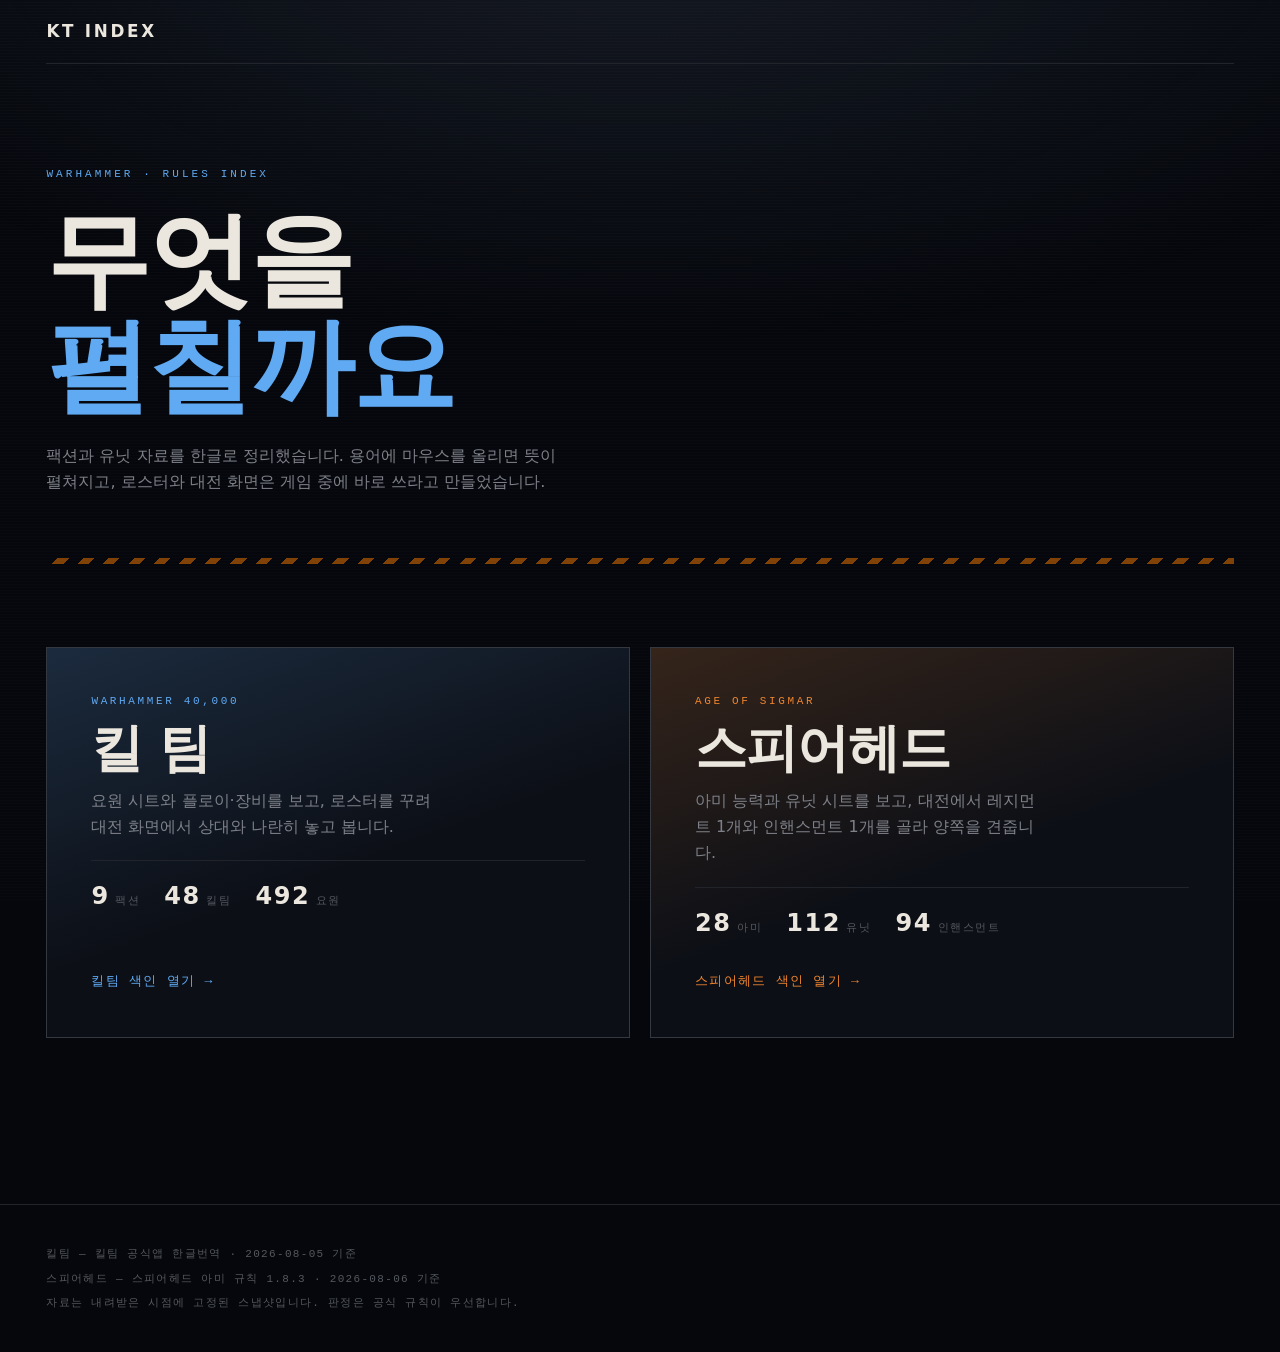
==== commit 4469d200: "feat: 스피어헤드(AoS) 추가 — 첫 화면에서 두 게임 분기 킬팀만 있던 색인에 에이지 오브 시그마 스피어헤드를 더한다. 원본이 PDF 뿐이라 pdftotext 로 뽑아 파싱" ====
--- a/public/index.html
+++ b/public/index.html
@@ -3,10 +3,10 @@
   <head>
     <meta charset="utf-8" />
     <meta name="viewport" content="width=device-width, initial-scale=1" />
-    <title>KT INDEX — 킬팀 팩션 색인</title>
+    <title>KT INDEX — 킬팀 · 스피어헤드 색인</title>
     <meta
       name="description"
-      content="킬팀 팩션 9개 · 킬팀 48개 · 요원 492명을 한 곳에서 찾아보는 색인."
+      content="워해머 킬팀과 에이지 오브 시그마 스피어헤드의 팩션·유닛 자료를 한글로 찾아보는 색인."
     />
     <link rel="stylesheet" href="assets/css/tokens.css" />
     <link rel="stylesheet" href="assets/css/base.css" />
@@ -16,63 +16,55 @@
     <header class="shell">
       <nav class="topbar" aria-label="주 메뉴">
         <a class="topbar__mark" href="index.html">KT INDEX</a>
-        <div class="topbar__nav">
-          <a href="index.html" aria-current="page">팩션</a>
-          <a href="#kill-teams">킬팀</a>
-          <a href="roster.html">내 로스터</a>
-          <a href="versus.html">대전</a>
-        </div>
       </nav>
     </header>
 
     <main class="shell" id="page">
       <section class="hero" aria-labelledby="hero-heading">
-        <p class="eyebrow">Kill Team · Faction Dossier</p>
+        <p class="eyebrow">Warhammer · Rules Index</p>
         <h1 class="hero__title" id="hero-heading">
-          킬팀
-          <em>팩션 색인</em>
+          무엇을
+          <em>펼칠까요</em>
         </h1>
         <p class="hero__lede">
-          팩션 · 킬팀 · 요원 · 플로이 · 장비 · 편성 가이드를 한 곳에 모았습니다.
-          이름은 한글(영어)로 함께 적고, 설명은 한글로 정리합니다.
+          팩션과 유닛 자료를 한글로 정리했습니다. 용어에 마우스를 올리면 뜻이 펼쳐지고,
+          로스터와 대전 화면은 게임 중에 바로 쓰라고 만들었습니다.
         </p>
-        <div class="hero__stats" id="hero-stats"></div>
       </section>
 
       <div class="hazard-rule" role="presentation"></div>
 
-      <section class="section" aria-labelledby="factions-heading">
-        <div class="section__head">
-          <h2 id="factions-heading">팩션</h2>
-          <span class="section__count">9개</span>
+      <section class="section" aria-label="게임 고르기">
+        <div class="game-grid">
+          <a class="game-card" href="killteam.html" style="--accent: oklch(72% 0.13 250)">
+            <p class="game-card__kicker">Warhammer 40,000</p>
+            <h2 class="game-card__name">킬 팀</h2>
+            <p class="game-card__desc">
+              요원 시트와 플로이·장비를 보고, 로스터를 꾸려 대전 화면에서 상대와 나란히
+              놓고 봅니다.
+            </p>
+            <div class="game-card__stats" id="kt-stats"></div>
+            <span class="game-card__go">킬팀 색인 열기 →</span>
+          </a>
+
+          <a class="game-card" href="spearhead.html" style="--accent: oklch(72% 0.16 55)">
+            <p class="game-card__kicker">Age of Sigmar</p>
+            <h2 class="game-card__name">스피어헤드</h2>
+            <p class="game-card__desc">
+              아미 능력과 유닛 시트를 보고, 대전에서 레지먼트 1개와 인핸스먼트 1개를 골라
+              양쪽을 견줍니다.
+            </p>
+            <div class="game-card__stats" id="aos-stats"></div>
+            <span class="game-card__go">스피어헤드 색인 열기 →</span>
+          </a>
         </div>
-        <div class="faction-grid" id="faction-grid"></div>
-      </section>
-
-      <section class="section" id="kill-teams" aria-labelledby="teams-heading">
-        <div class="section__head">
-          <h2 id="teams-heading">킬팀 전체</h2>
-          <span class="section__count" id="team-count">–</span>
-        </div>
-
-        <div class="search">
-          <label for="search-input">검색</label>
-          <input
-            id="search-input"
-            type="search"
-            autocomplete="off"
-            placeholder="죽음의 천사, Angels of Death, IMP-AOD, Recon…"
-          />
-        </div>
-
-        <div class="team-grid" id="team-results" style="margin-top: 1.5rem"></div>
       </section>
     </main>
 
     <footer class="shell footer" id="site-footer"></footer>
 
     <script src="data/kt-data.js"></script>
-    <script src="assets/js/store.js"></script>
-    <script src="assets/js/page-index.js"></script>
+    <script src="data/aos-data.js"></script>
+    <script src="assets/js/page-home.js"></script>
   </body>
 </html>
--- a/public/assets/css/components.css
+++ b/public/assets/css/components.css
@@ -1443,3 +1443,133 @@
     flex: 0 0 auto;
   }
 }
+
+/* ─── 첫 화면 게임 고르기 ─────────────────────────────────── */
+
+.game-grid {
+  display: grid;
+  grid-template-columns: repeat(auto-fit, minmax(min(100%, 22rem), 1fr));
+  gap: 1.25rem;
+}
+
+.game-card {
+  display: flex;
+  flex-direction: column;
+  gap: 0.75rem;
+  padding: clamp(1.5rem, 1rem + 3vw, 2.75rem);
+  background:
+    linear-gradient(160deg, color-mix(in oklab, var(--accent) 18%, transparent), transparent 55%),
+    var(--surface-deep);
+  border: 1px solid var(--line-hard);
+  transition:
+    transform var(--duration-normal) var(--ease-out-expo),
+    box-shadow var(--duration-normal) var(--ease-out-expo);
+}
+
+.game-card:hover {
+  transform: translateY(-4px);
+  box-shadow: var(--shadow-lift);
+}
+
+.game-card__kicker {
+  font-family: var(--font-mono);
+  font-size: var(--text-micro);
+  letter-spacing: 0.24em;
+  text-transform: uppercase;
+  color: var(--accent);
+}
+
+.game-card__name {
+  font-size: clamp(2rem, 1.4rem + 3vw, 3.25rem);
+  text-transform: uppercase;
+}
+
+.game-card__desc {
+  max-width: 34ch;
+  color: var(--text-muted);
+}
+
+.game-card__stats {
+  display: flex;
+  flex-wrap: wrap;
+  gap: 0 1.5rem;
+  margin-top: 0.5rem;
+  padding-top: 1rem;
+  border-top: 1px solid var(--line-soft);
+}
+
+.game-stat {
+  display: flex;
+  align-items: baseline;
+  gap: 0.35rem;
+  font-family: var(--font-mono);
+  font-size: var(--text-micro);
+  letter-spacing: 0.14em;
+  color: var(--text-faint);
+}
+
+.game-stat b {
+  font-family: var(--font-display);
+  font-size: 1.5rem;
+  color: var(--text-bone);
+  font-variant-numeric: tabular-nums;
+}
+
+.game-card__go {
+  margin-top: auto;
+  padding-top: 1rem;
+  font-family: var(--font-mono);
+  font-size: var(--text-small);
+  letter-spacing: 0.1em;
+  color: var(--accent);
+}
+
+/* ─── 스피어헤드 ──────────────────────────────────────────── */
+
+.faction-group + .faction-group {
+  margin-top: var(--space-section);
+}
+
+.entry__declare {
+  margin-bottom: 0.4rem;
+  font-size: var(--text-small);
+  color: var(--text-muted);
+}
+
+.unit-keywords {
+  font-family: var(--font-mono);
+  font-size: var(--text-micro);
+  letter-spacing: 0.1em;
+  color: var(--text-faint);
+}
+
+/* 대전에서 고른 것 요약 */
+.sh-summary {
+  display: flex;
+  flex-wrap: wrap;
+  gap: 1px;
+  margin-bottom: 1.5rem;
+  background: var(--line-soft);
+  border: 1px solid var(--line-soft);
+}
+
+.sh-summary div {
+  flex: 1 1 12rem;
+  display: flex;
+  flex-direction: column;
+  gap: 0.2rem;
+  padding: 0.85rem var(--space-card);
+  background: var(--surface-deep);
+}
+
+.sh-summary span {
+  font-family: var(--font-mono);
+  font-size: var(--text-micro);
+  letter-spacing: 0.18em;
+  color: var(--text-faint);
+}
+
+.sh-summary b {
+  font-size: 1.05rem;
+  color: var(--text-bone);
+}
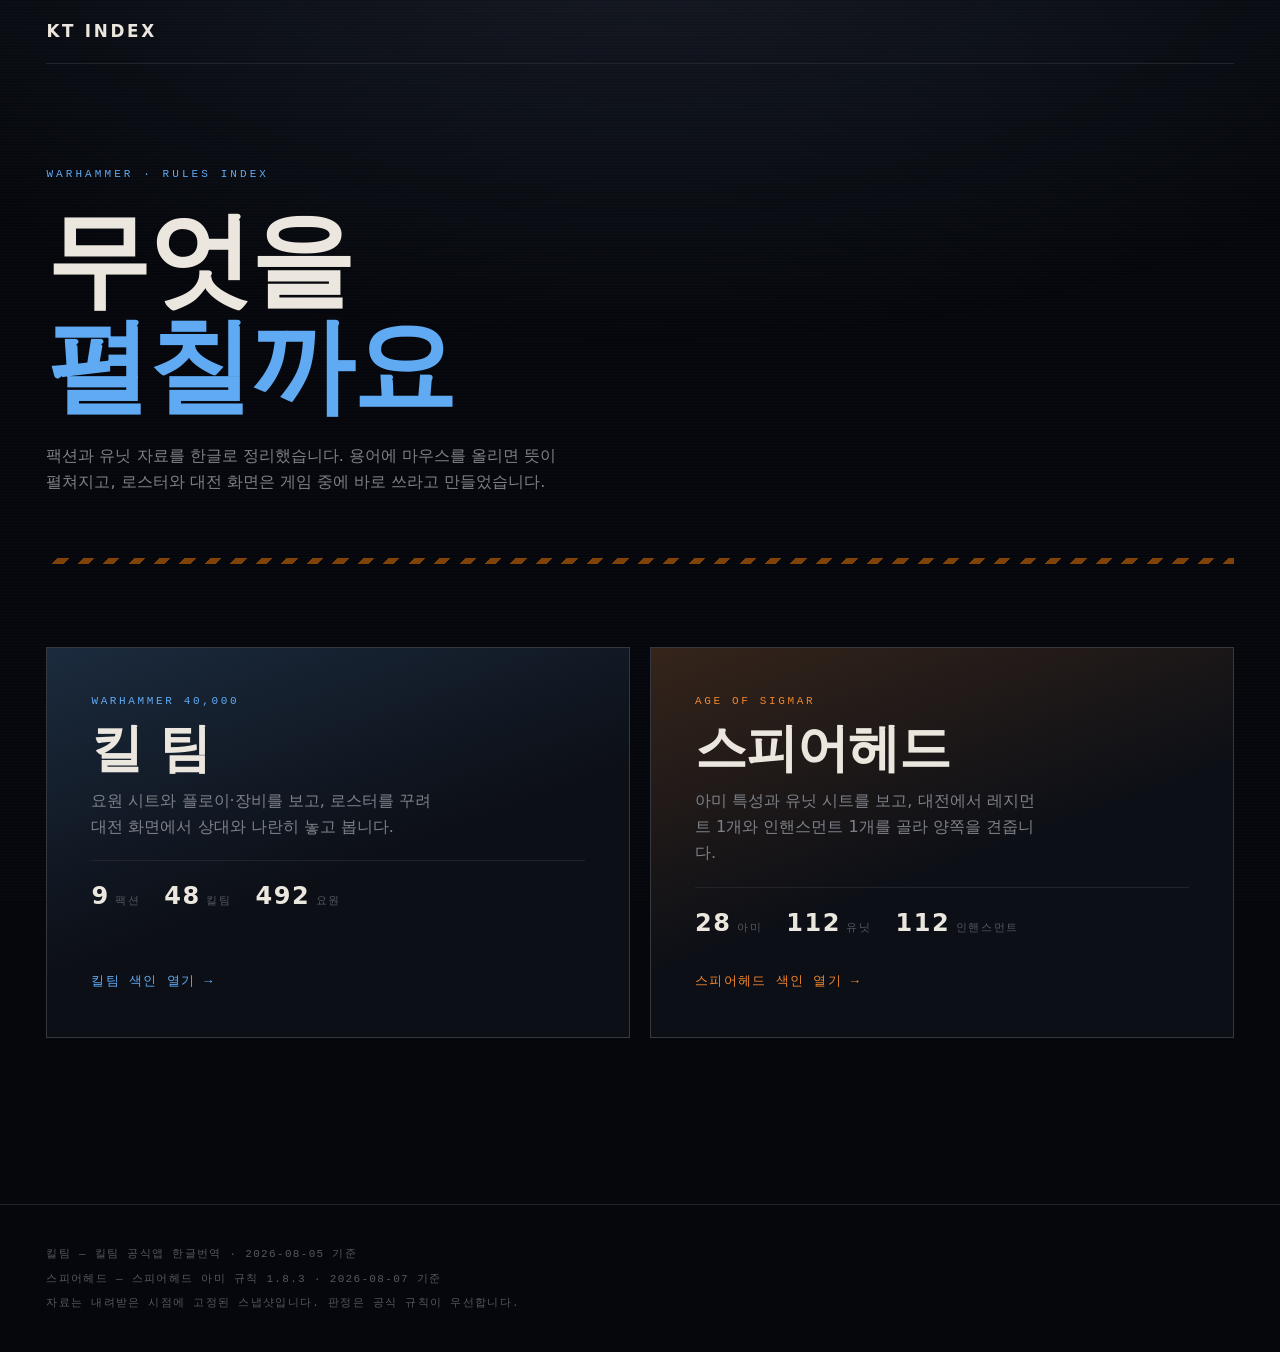
==== commit e960d387: "fix: 스피어헤드 파싱 정확도 — 좌표 기반으로 다시 짜고 점검 도구 추가 두 단 레이아웃을 인덱스로 짝지어 능력이 엉뚱한 아미·유닛에 붙던 것을 pdftotext -bbox-l" ====
--- a/public/index.html
+++ b/public/index.html
@@ -51,7 +51,7 @@
             <p class="game-card__kicker">Age of Sigmar</p>
             <h2 class="game-card__name">스피어헤드</h2>
             <p class="game-card__desc">
-              아미 능력과 유닛 시트를 보고, 대전에서 레지먼트 1개와 인핸스먼트 1개를 골라
+              아미 특성과 유닛 시트를 보고, 대전에서 레지먼트 1개와 인핸스먼트 1개를 골라
               양쪽을 견줍니다.
             </p>
             <div class="game-card__stats" id="aos-stats"></div>
--- a/public/assets/css/components.css
+++ b/public/assets/css/components.css
@@ -543,6 +543,8 @@
 
 .entry__ko {
   color: var(--text-body);
+  /* 스피어헤드 효과문은 원본 문단을 줄바꿈으로 남겨둔다. */
+  white-space: pre-line;
 }
 
 .entry__en {
@@ -1534,6 +1536,8 @@
   margin-bottom: 0.4rem;
   font-size: var(--text-small);
   color: var(--text-muted);
+  /* 효과문과 같은 규칙 — 원본 문단이 나뉘어 있으면 그대로 보여준다. */
+  white-space: pre-line;
 }
 
 .unit-keywords {
@@ -1573,3 +1577,81 @@
   font-size: 1.05rem;
   color: var(--text-bone);
 }
+
+/* ─── 능력 타이밍 색 구분 ─────────────────────────────────── */
+/*
+ * 언제 쓸 수 있는지가 한눈에 들어와야 한다. 왼쪽 라인에 색을 준다.
+ * 변수로 두는 이유는 마우스를 올렸을 때 .entry:hover 가 색을 덮어쓰지 않게 하려는 것이다.
+ */
+
+.entry--t-passive {
+  --entry-line: var(--line-hard);
+}
+
+/* 게임 당 한번 — 한 판에 딱 한 번뿐이라 가장 눈에 띄게 */
+.entry--t-once {
+  --entry-line: var(--hazard);
+}
+
+.entry--t-limited {
+  --entry-line: oklch(78% 0.15 95);
+}
+
+.entry--t-reaction {
+  --entry-line: var(--blade);
+}
+
+.entry--t-step {
+  --entry-line: oklch(70% 0.15 300);
+}
+
+.entry--t-phase {
+  --entry-line: var(--signal);
+}
+
+.entry[class*="entry--t-"],
+.entry[class*="entry--t-"]:hover {
+  border-left-color: var(--entry-line);
+  border-left-width: 4px;
+}
+
+/* 능력 옆에 딸린 표(룬 목록 · D6 표) */
+.entry__notes {
+  margin-top: 0.7rem;
+  padding: 0.65rem 0.9rem;
+  border-left: 2px solid var(--line-soft);
+  background: var(--surface-inset);
+  display: grid;
+  gap: 0.3rem;
+  font-size: var(--text-small);
+  color: var(--text-muted);
+}
+
+.entry__notes li {
+  list-style: none;
+}
+
+.entry__inferred {
+  margin-top: 0.5rem;
+  font-family: var(--font-mono);
+  font-size: var(--text-micro);
+  color: var(--hazard);
+}
+
+/* 유닛 카드의 "무장 선택" 안내 — 능력은 아니지만 편성에 필요하다 */
+.unit-loadout {
+  margin-top: 0.75rem;
+  padding: 0.65rem 0.9rem;
+  border-left: 2px solid var(--accent);
+  background: var(--surface-inset);
+  font-size: var(--text-small);
+  color: var(--text-body);
+}
+
+.unit-loadout b {
+  margin-right: 0.5rem;
+  font-family: var(--font-mono);
+  font-size: var(--text-micro);
+  letter-spacing: 0.14em;
+  color: var(--accent);
+}
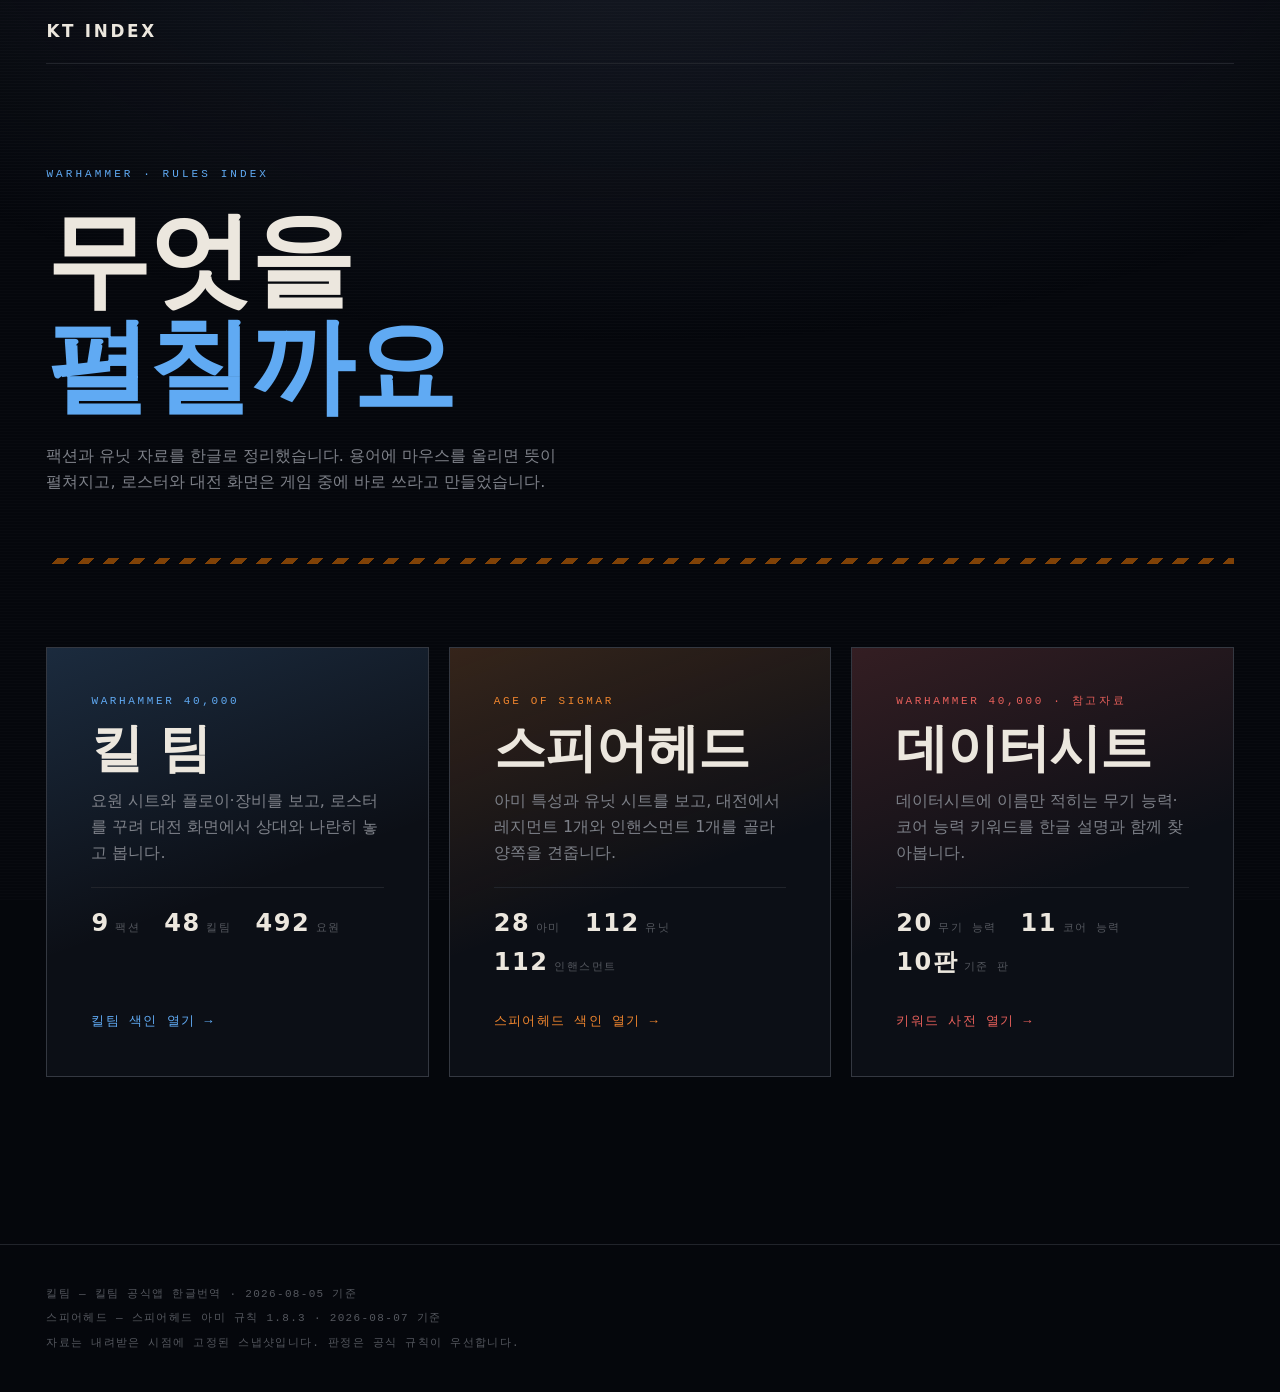
==== commit 45f24df1: "feat: 40K 데이터시트 키워드 사전 추가 — 무기 능력 20 · 코어 능력 11 첫 화면에 참고자료 카드를 하나 더 두고, 데이터시트에 이름만 적히는 무기 능력·코어 능력 키" ====
--- a/public/index.html
+++ b/public/index.html
@@ -57,6 +57,17 @@
             <div class="game-card__stats" id="aos-stats"></div>
             <span class="game-card__go">스피어헤드 색인 열기 →</span>
           </a>
+
+          <a class="game-card" href="wh40k.html" style="--accent: oklch(66% 0.17 25)">
+            <p class="game-card__kicker">Warhammer 40,000 · 참고자료</p>
+            <h2 class="game-card__name">데이터시트</h2>
+            <p class="game-card__desc">
+              데이터시트에 이름만 적히는 무기 능력·코어 능력 키워드를 한글 설명과
+              함께 찾아봅니다.
+            </p>
+            <div class="game-card__stats" id="w40k-stats"></div>
+            <span class="game-card__go">키워드 사전 열기 →</span>
+          </a>
         </div>
       </section>
     </main>
@@ -65,6 +76,7 @@
 
     <script src="data/kt-data.js"></script>
     <script src="data/aos-data.js"></script>
+    <script src="data/wh40k-data.js"></script>
     <script src="assets/js/page-home.js"></script>
   </body>
 </html>
--- a/public/assets/css/base.css
+++ b/public/assets/css/base.css
@@ -211,6 +211,13 @@
   color: var(--text-faint);
 }
 
+.section__note {
+  max-width: 62ch;
+  margin: -0.6rem 0 1.25rem;
+  font-size: var(--text-small);
+  color: var(--text-muted);
+}
+
 /* ─── 활자 유틸 ───────────────────────────────────────────── */
 
 .eyebrow {
--- a/public/assets/css/components.css
+++ b/public/assets/css/components.css
@@ -1547,35 +1547,9 @@
   color: var(--text-faint);
 }
 
-/* 대전에서 고른 것 요약 */
-.sh-summary {
-  display: flex;
-  flex-wrap: wrap;
-  gap: 1px;
+/* 대전에서 고르는 블록 — 고르고 나면 하나만 남는다 */
+.pick-block {
   margin-bottom: 1.5rem;
-  background: var(--line-soft);
-  border: 1px solid var(--line-soft);
-}
-
-.sh-summary div {
-  flex: 1 1 12rem;
-  display: flex;
-  flex-direction: column;
-  gap: 0.2rem;
-  padding: 0.85rem var(--space-card);
-  background: var(--surface-deep);
-}
-
-.sh-summary span {
-  font-family: var(--font-mono);
-  font-size: var(--text-micro);
-  letter-spacing: 0.18em;
-  color: var(--text-faint);
-}
-
-.sh-summary b {
-  font-size: 1.05rem;
-  color: var(--text-bone);
 }
 
 /* ─── 능력 타이밍 색 구분 ─────────────────────────────────── */
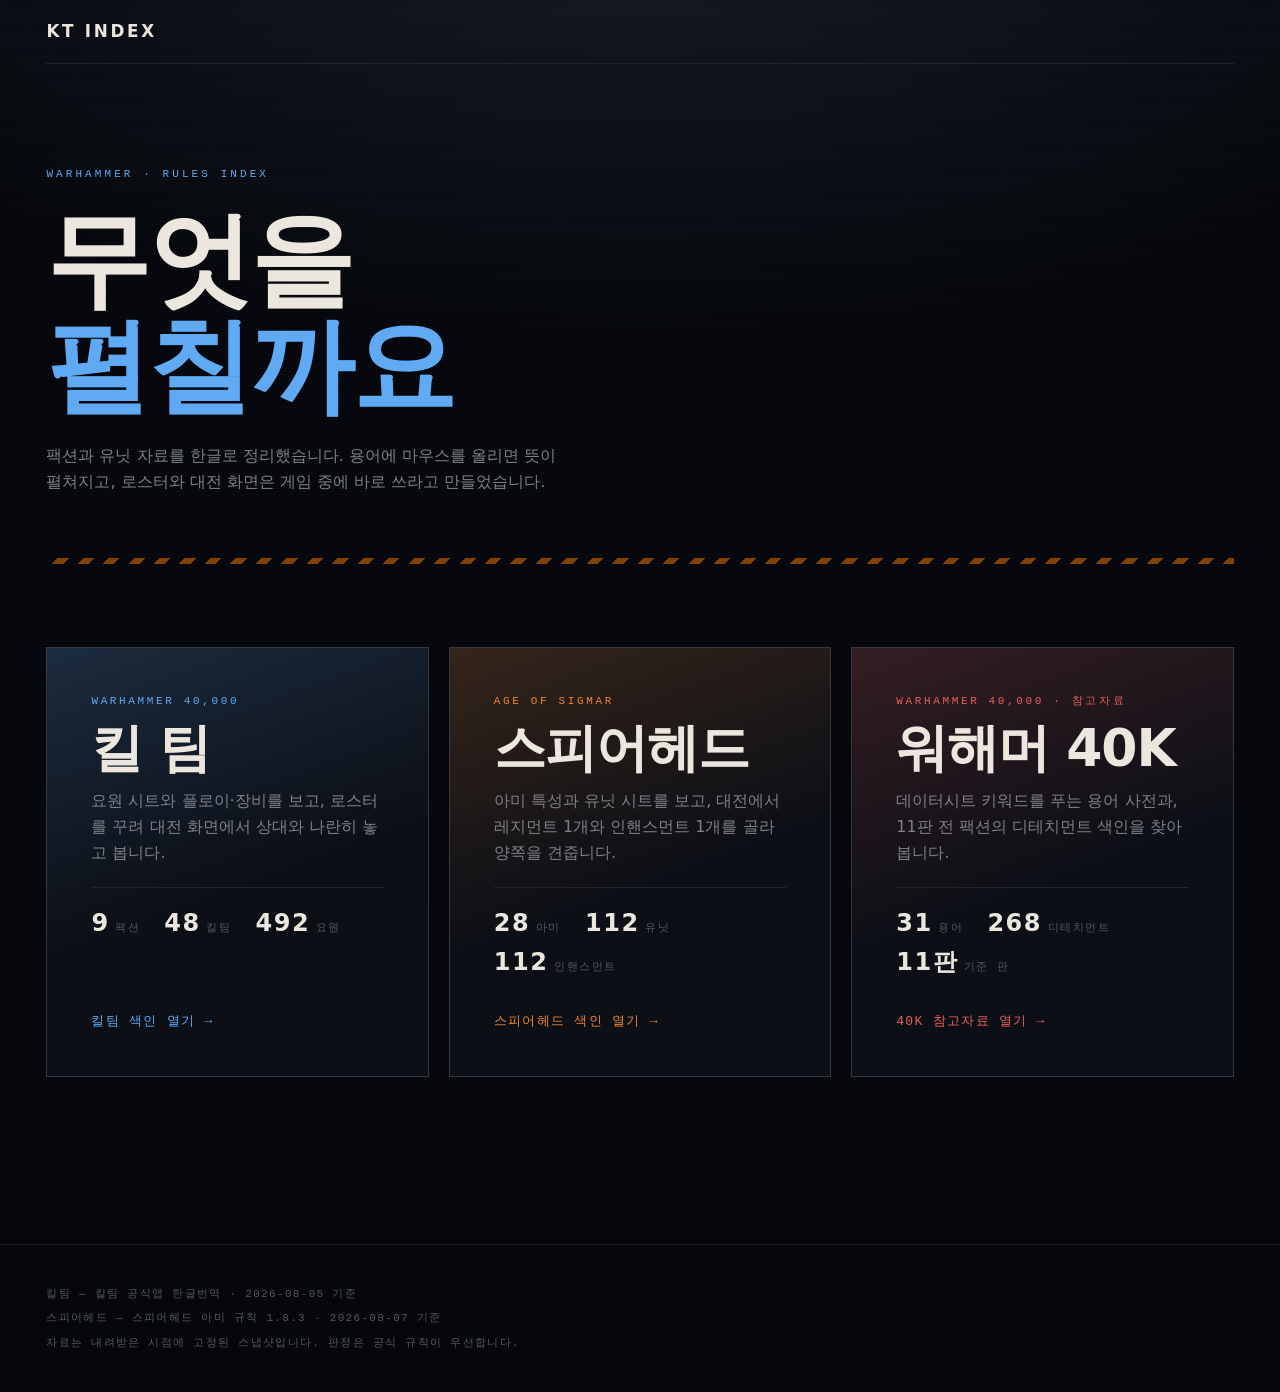
==== commit 058ef3e4: "feat: 40K 디테치먼트 데이터 추가" ====
--- a/public/index.html
+++ b/public/index.html
@@ -60,13 +60,13 @@
 
           <a class="game-card" href="wh40k.html" style="--accent: oklch(66% 0.17 25)">
             <p class="game-card__kicker">Warhammer 40,000 · 참고자료</p>
-            <h2 class="game-card__name">데이터시트</h2>
+            <h2 class="game-card__name">워해머 40K</h2>
             <p class="game-card__desc">
-              데이터시트에 이름만 적히는 무기 능력·코어 능력 키워드를 한글 설명과
-              함께 찾아봅니다.
+              데이터시트 키워드를 푸는 용어 사전과, 11판 전 팩션의 디테치먼트
+              색인을 찾아봅니다.
             </p>
             <div class="game-card__stats" id="w40k-stats"></div>
-            <span class="game-card__go">키워드 사전 열기 →</span>
+            <span class="game-card__go">40K 참고자료 열기 →</span>
           </a>
         </div>
       </section>
@@ -77,6 +77,7 @@
     <script src="data/kt-data.js"></script>
     <script src="data/aos-data.js"></script>
     <script src="data/wh40k-data.js"></script>
+    <script src="data/wh40k-detachments-data.js"></script>
     <script src="assets/js/page-home.js"></script>
   </body>
 </html>
--- a/public/assets/css/base.css
+++ b/public/assets/css/base.css
@@ -256,7 +256,7 @@
   font-family: var(--font-mono);
   font-size: var(--text-small);
   letter-spacing: 0.02em;
-  color: var(--text-faint);
+  color: var(--text-muted);
 }
 
 /* ─── 푸터 ────────────────────────────────────────────────── */
--- a/public/assets/css/components.css
+++ b/public/assets/css/components.css
@@ -487,10 +487,10 @@
 .name-en {
   margin-left: 0.35em;
   font-family: var(--font-mono);
-  font-size: 0.85em;
+  font-size: 0.9em;
   font-weight: 400;
   letter-spacing: 0.01em;
-  color: var(--text-faint);
+  color: var(--text-muted);
 }
 
 .wtable .wrules {
@@ -1629,3 +1629,142 @@
   letter-spacing: 0.14em;
   color: var(--accent);
 }
+
+/* ─── 디테치먼트 아코디언 (40K) ────────────────────────────── */
+
+.det-faction {
+  border: 1px solid var(--line-soft);
+  background: var(--surface-deep);
+}
+
+.det-faction + .det-faction {
+  margin-top: 0.75rem;
+}
+
+.det-faction > summary {
+  display: flex;
+  flex-wrap: wrap;
+  align-items: baseline;
+  gap: 0.6rem;
+  padding: 0.9rem var(--space-card);
+  cursor: pointer;
+  list-style: none;
+  transition: background var(--duration-fast);
+}
+
+.det-faction > summary::-webkit-details-marker {
+  display: none;
+}
+
+.det-faction > summary:hover {
+  background: var(--surface-raised);
+}
+
+.det-faction > summary::before {
+  content: "▸";
+  font-size: 0.8em;
+  color: var(--text-faint);
+  transition: transform var(--duration-fast);
+}
+
+.det-faction[open] > summary::before {
+  transform: rotate(90deg);
+  color: var(--accent);
+}
+
+.det-faction[open] > summary {
+  border-bottom: 1px solid var(--line-soft);
+}
+
+.det-faction__name {
+  font-family: var(--font-display);
+  font-size: 1.05rem;
+  font-weight: 700;
+  color: var(--text-bone);
+}
+
+.det-faction__count {
+  margin-left: auto;
+  font-family: var(--font-mono);
+  font-size: var(--text-micro);
+  letter-spacing: 0.1em;
+  color: var(--text-faint);
+}
+
+.det-faction__body {
+  display: grid;
+  gap: 0.75rem;
+  padding: 0.9rem var(--space-card) 1.1rem;
+}
+
+.det-entry .entry__head {
+  justify-content: space-between;
+}
+
+.det-entry__badges {
+  display: inline-flex;
+  flex-wrap: wrap;
+  gap: 0.35rem;
+  margin-left: auto;
+}
+
+/* 디테치먼트 카드 안 인핸스먼트 접이 목록 */
+.det-enh {
+  margin-top: 0.6rem;
+  padding-top: 0.5rem;
+  border-top: 1px dashed var(--line-soft);
+}
+
+.det-enh > summary {
+  cursor: pointer;
+  list-style: none;
+  font-family: var(--font-mono);
+  font-size: var(--text-micro);
+  letter-spacing: 0.14em;
+  text-transform: uppercase;
+  color: var(--text-faint);
+}
+
+.det-enh > summary::-webkit-details-marker {
+  display: none;
+}
+
+.det-enh > summary::before {
+  content: "▸ ";
+}
+
+.det-enh[open] > summary::before {
+  content: "▾ ";
+  color: var(--accent);
+}
+
+.det-enh__row {
+  margin-top: 0.5rem;
+  padding-left: 0.75rem;
+  border-left: 2px solid var(--line-soft);
+}
+
+.det-enh__head {
+  color: var(--text-bone);
+  font-weight: 500;
+}
+
+.det-enh__ko {
+  margin-top: 0.15rem;
+  font-size: var(--text-small);
+  color: var(--text-muted);
+}
+
+/* 상위(스페이스 마린) 아코디언 — 챕터 아코디언을 품는다 */
+.det-umbrella {
+  border-color: var(--line-hard);
+}
+
+.det-umbrella > summary .det-faction__name {
+  font-size: 1.15rem;
+}
+
+.det-umbrella > .det-faction__body > .det-faction {
+  border-color: var(--line-soft);
+  background: var(--surface-inset);
+}
